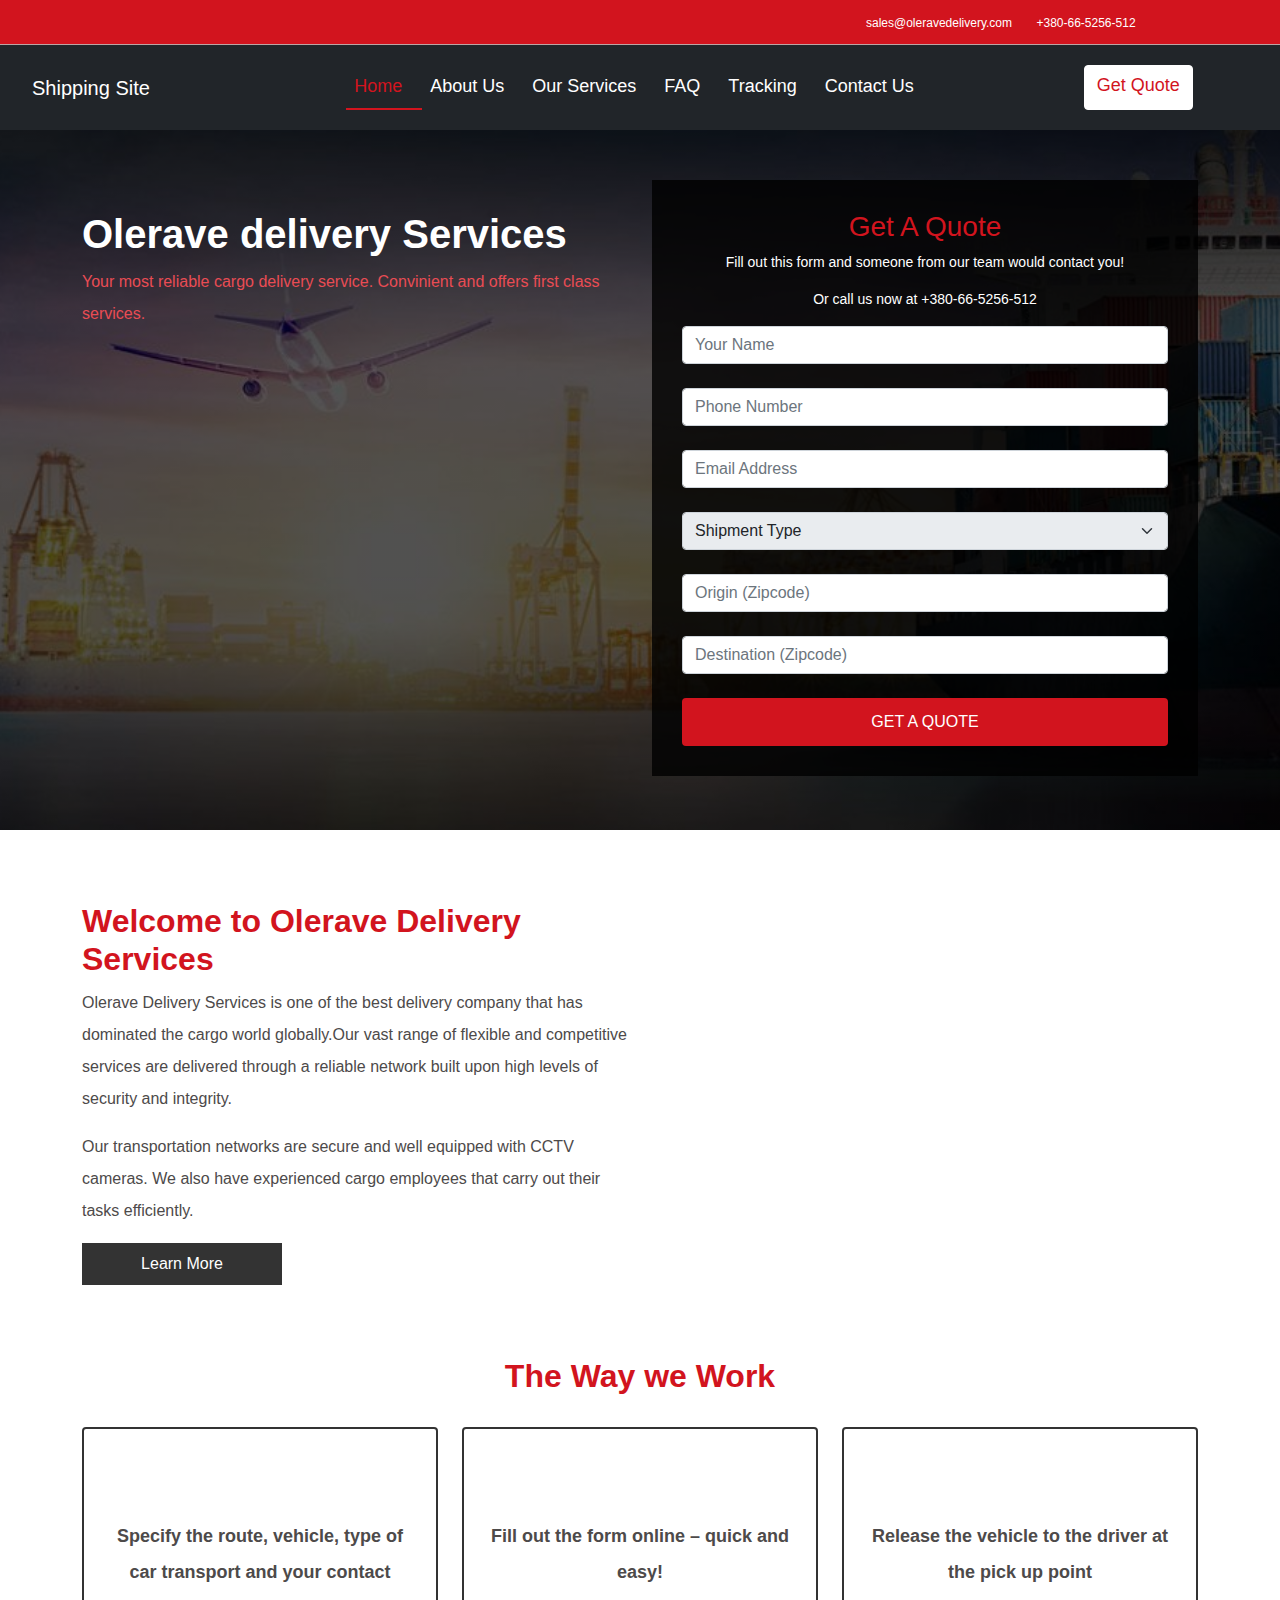
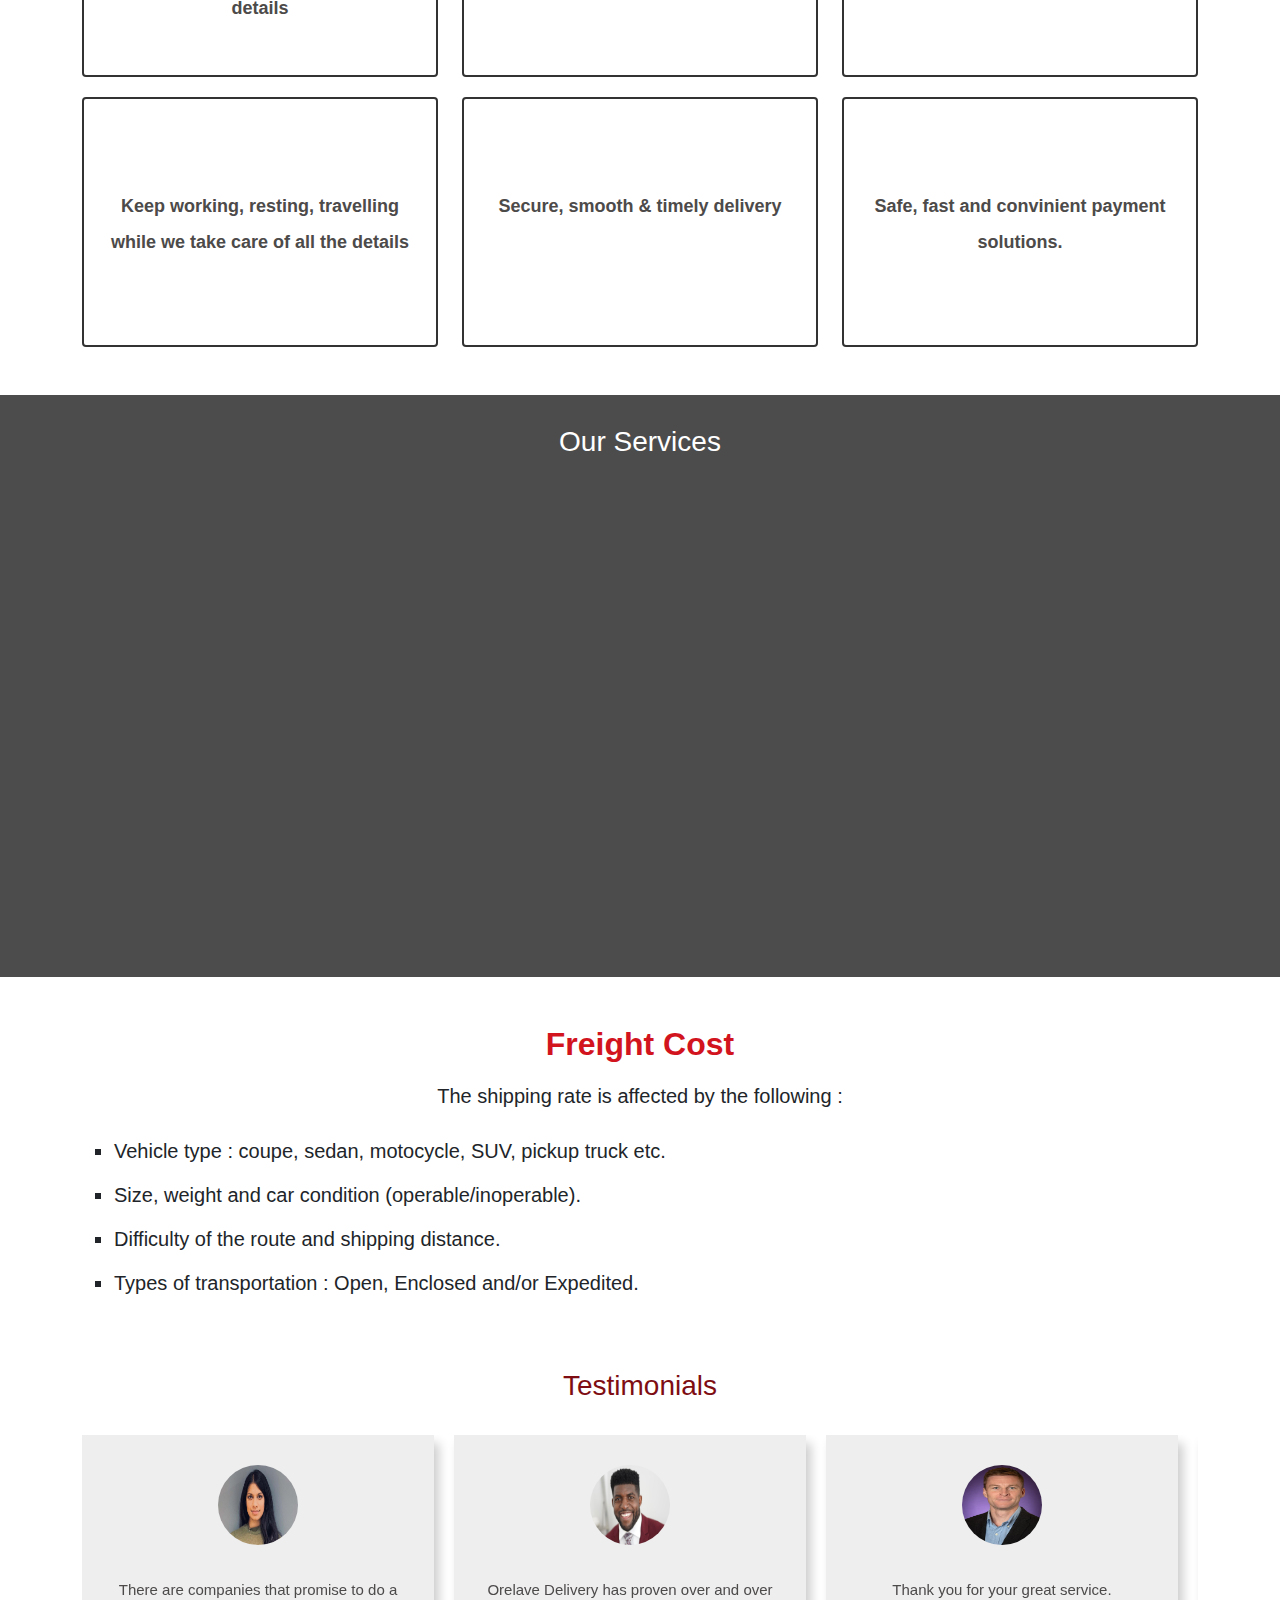
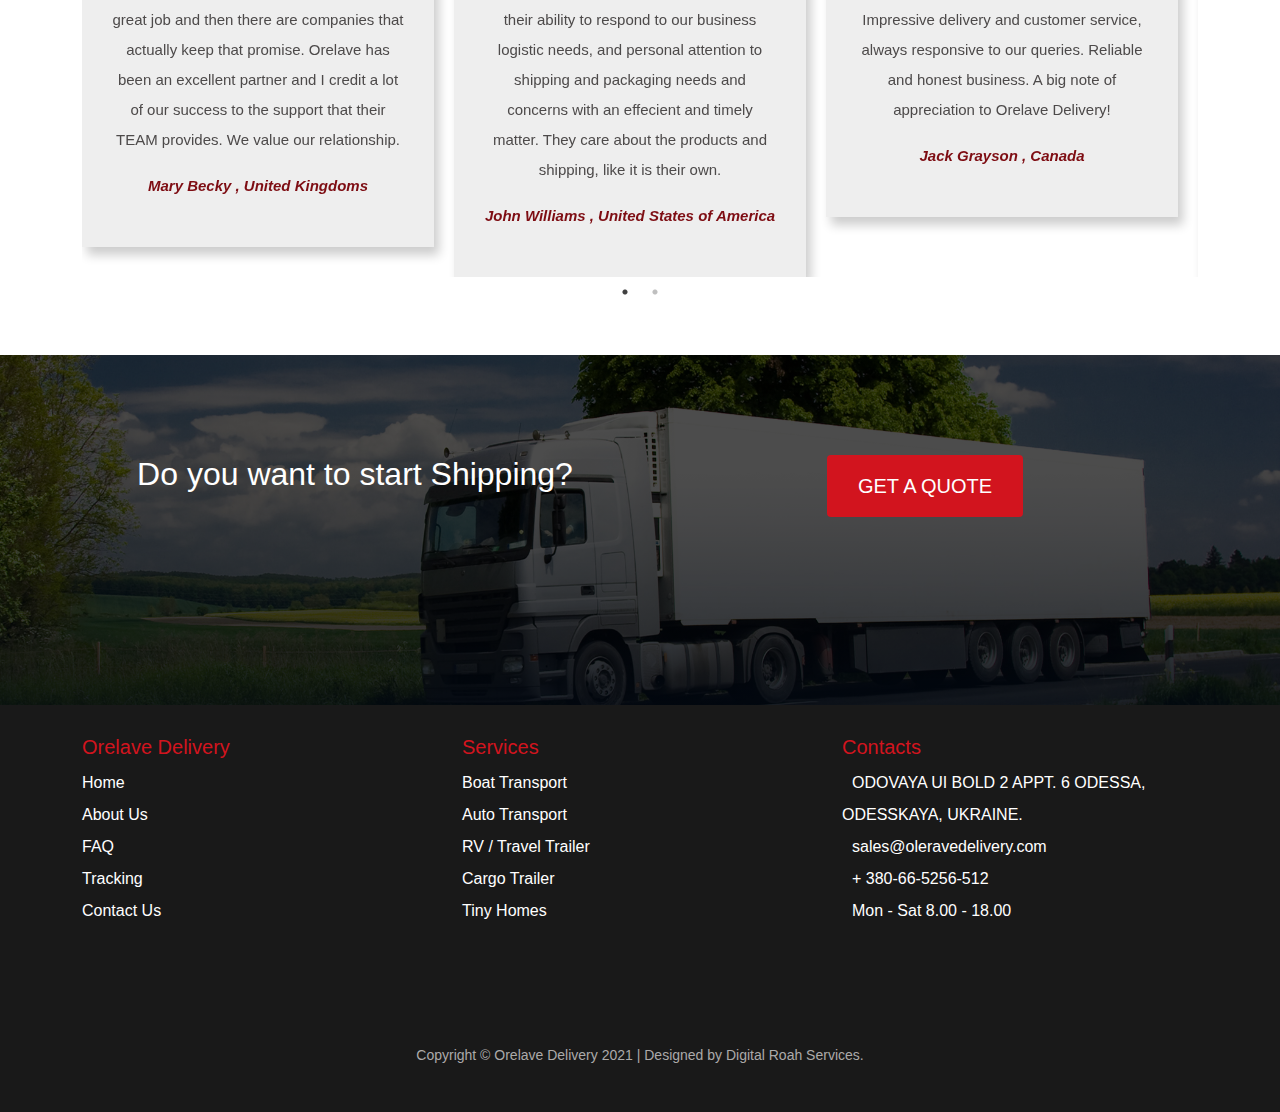
==== index.html @ 301d53a4 "home page done" ====
<!DOCTYPE html>
<html lang="en">
<head>
    <meta charset="UTF-8">
    <meta http-equiv="X-UA-Compatible" content="IE=edge">
    <meta name="viewport" content="width=device-width, initial-scale=1.0">
    <title>Shipping Site</title>
    <!-- Bootstrap 5 CSS -->
    <link rel="stylesheet" href="bootstrap/css/bootstrap.min.css">
    <!-- Animate CSS -->
    <link rel="stylesheet" href="css/animate.css">
    <!-- Font-awesome JS -->
<script src="js/font-awesome.js"></script>
     <!-- Slick Carousel -->
     <link rel="stylesheet" href="slick-1.8.1/slick/slick.css">
     <link rel="stylesheet" href="slick-1.8.1/slick/slick-theme.css">
    <!-- Main Styles -->
    <link rel="stylesheet" href="css/styles.css">
    <link rel="stylesheet" href="css/responsive.css">
</head>
<body>

    <div class="se-pre-con"></div>

    <header>
       <div class="row">
           <div class="col-md-8">
               <a href="#un" class="header-link offset-md-1">
                   <span class="header-content social"><i class="fa fa-facebook"></i></span>
               </a>
               <a href="#un" class="header-link">
                <span class="header-content social"><i class="fa fa-twitter"></i></span>
            </a>
            <a href="#un" class="header-link">
                <span class="header-content social"><i class="fa fa-instagram"></i></span>
            </a>
           </div>
           <div class="col-md-4">
           <a href="#un" class="header-link">
               <span class="header-content"><i class="fas fa-envelope"></i> sales@oleravedelivery.com</span>
           </a>
           <a href="#un" class="header-link">
            <span class="header-content"><i class="fas fa-phone"></i> +380-66-5256-512</span>
        </a>
        </div>
       </div>
    </header>
    
    <nav class="navbar navbar-expand-lg navbar-dark bg-dark sticky-top">
        <div class="container-fluid">
          <a class="navbar-brand" href="index.html">Shipping Site</a>
          <button class="navbar-toggler" type="button" data-bs-toggle="collapse" data-bs-target="#navbarNavAltMarkup" aria-controls="navbarNavAltMarkup" aria-expanded="false" aria-label="Toggle navigation">
            <span class="navbar-toggler-icon"></span>
          </button>
          <div class="collapse navbar-collapse" id="navbarNavAltMarkup">
            <div class="navbar-nav offset-md-2">
              <a class="nav-link active" aria-current="page" href="index.html">Home</a>
              <a class="nav-link" href="#un">About Us </a>
              <a class="nav-link" href="#un">Our Services</a>
              <a class="nav-link" href="#un">FAQ</a>
              <a class="nav-link" href="#un">Tracking</a>
              <a class="nav-link" href="#un">Contact Us</a>
              <a type="button" class="btn btn-quote" href="#un">Get Quote</a>
              <!-- <a class="nav-link disabled" href="#" tabindex="-1" aria-disabled="true">Disabled</a> -->
            </div>
          </div>
        </div>
      </nav>

      <div class="banner">
          <div class="container">
          <div class="row">
              <div class="col-md-6">
                 <div class="banner-text">
                     <h1 class="animate__animated animate__lightSpeedInLeft">Olerave delivery Services</h1>
                     <p class="animate__animated animate__zoomIn">Your most reliable cargo delivery service. Convinient and offers first class services.</p>
                 </div>
              </div>
              <div class="col-md-6">
                  <div class="banner-form text-center">
                     <h3>Get A Quote</h3>
                     <p class="text-white">Fill out this form and someone from our team would contact you!</p>
                     <p class="text-white">Or call us now at +380-66-5256-512</p>

                     <form action="">
                         <div class="form-group">
                             <input type="text" name="name" id="name" class="form-control" placeholder="Your Name" required>
                         </div>
                         <br>
                         <div class="form-group">
                             <input type="tel" name="tel" id="tel" class="form-control" placeholder="Phone Number" required>
                         </div>
                         <br>
                         <div class="form-group">
                             <input type="email" name="email" id="email" class="form-control" placeholder="Email Address" required>
                         </div>
                         <br>
                         <div class="form-group">
                            <select name="shipment" id="shipment" class="form-select form-control">
                                <option value="shipment" selected disabled>Shipment Type</option>
                                <option value="auto">Auto</option>
                                <option value="boat-on-trailer">Boat on trailer</option>
                                <option value="tiny-home">Tiny Home</option>
                                <option value="motorcycle">Motorcycle</option>
                                <option value="atv/utv">ATV / UTV</option>
                                <option value="travel-trailer">Travel Trailer</option>
                                <option value="heavy-equipment">Heavy Equipment</option>
                            </select>
                         </div>
                         <br>
                         <div class="form-group">
                             <input type="text" name="origin" id="origin" class="form-control" placeholder="Origin (Zipcode)" required>
                         </div>
                         <br>
                         <div class="form-group">
                             <input type="text" name="destination" id="destination" class="form-control" placeholder="Destination (Zipcode)" required>
                         </div>
                         <br>
                         <div class="form-group d-grid">
                             <button type="submit" class="btn btn-get-quote">GET A QUOTE</button>
                         </div>
                     </form>
                  </div>
              </div>
          </div>
        </div>
      </div>
          
      <br><br><br>
      <div class="container">
          <div class="main">
              <div class="row">
                  <div class="col-md-6">
                     <h2>Welcome to Olerave Delivery Services</h2>
                     <p>Olerave Delivery Services is one of the best delivery company that has dominated the cargo world globally.Our vast range of flexible and competitive services are delivered through a reliable network built upon high levels of security and integrity.</p>
                     <p>Our transportation networks are secure and well equipped with CCTV cameras. We also have experienced cargo employees that carry out their tasks efficiently.</p>
                     <a href="#un" class="btn btn-learn">Learn More</a>
                     <br><br>
                  </div>
                  <div class="col-md-6">
                    <div data-aos="zoom-in" data-aos-duration="1800">
                        <img src="img/cargo-worker-2.jpg" alt="cargo-worker" width="100%" class="img img-responsive">
                      </div>
                  </div>
              </div>

              <br><br>
              <div class="page-areas">
                  <h2 class="text-center">The Way we Work</h2>
                  <br>
                  <div class="row">
                      <div class="col-md-4">
                          <div class="work-details text-center">
                             <span class="work-icons"><i class="fas fa-file-alt"></i></span> <br><br>
                             <p class="work-text">Specify the route, vehicle, type of car transport and your contact details</p>
                          </div>
                      </div>
                      <div class="col-md-4">
                        <div class="work-details text-center">
                            <span class="work-icons"><i class="fas fa-edit"></i></span><br><br>
                            <p class="work-text">Fill out the form online – quick and easy!</p>
                        </div>
                      </div>
                      <div class="col-md-4">
                        <div class="work-details text-center">
                           <span class="work-icons"><i class="fas fa-car-alt"></i></span><br><br>
                           <p class="work-text"> Release the vehicle to the driver at the pick up point</p>
                        </div>
                      </div>
                  </div>

                  
                  <div class="row second-work">
                      <div class="col-md-4">
                          <div class="work-details text-center">
                              <span class="work-icons"><i class="fas fa-plane"></i></span><br><br>
                              <p class="work-text">Keep working, resting, travelling while we take care of all the details</p>
                          </div>
                      </div>
                      <div class="col-md-4">
                          <div class="work-details text-center">
                              <span class="work-icons"><i class="fas fa-shield-alt"></i></span><br><br>
                              <p class="work-text">Secure, smooth & timely delivery</p>
                          </div>
                      </div>
                      <div class="col-md-4">
                          <div class="work-details text-center">
                              <span class="work-icons"><i class="fas fa-coins"></i></span><br><br>
                              <p class="work-text">Safe, fast and convinient payment solutions.</p>
                          </div>
                      </div>
                  </div>
              </div>
          </div>
      </div>
        <br><br>
      <div class="services-area">
        <div class="container">
           <h3 class="text-center text-white">Our Services</h3>
           <br><br>
           <div class="row">
               <div class="col-md-4">
                   <div class="service-box text-center" data-aos="fade-down"  data-aos-easing="linear" data-aos-duration="1800">
                       <span class="service-icons"><i class="fas fa-ship"></i></span>
                       <br><br>
                       <p class="text-white service-text">Boat Transport</p>
                   </div>
               </div>
               <div class="col-md-4">
                <div class="service-box text-center"  data-aos="flip-down" data-aos-duration="1800">
                    <span class="service-icons"><i class="fas fa-car-side"></i></span>
                    <br><br>
                    <p class="text-white service-text">Auto Transport</p>
                </div>
               </div>
               <div class="col-md-4">
                <div class="service-box text-center" data-aos="fade-up" data-aos-duration="1800">
                    <span class="service-icons"><i class="fas fa-trailer"></i></span>
                    <br><br>
                    <p class="text-white service-text">RV / Travel Trailer</p>
                </div>
               </div>
           </div>
           <div class="row second-work">
               <div class="col-md-4 offset-md-2">
                <div class="service-box text-center" data-aos="fade-right" data-aos-duration="2000">
                    <span class="service-icons"><i class="fas fa-truck-moving"></i></span>
                    <br><br>
                    <p class="text-white service-text">Cargo Trailer</p>
                </div>
               </div>
               <div class="col-md-4">
                <div class="service-box text-center" data-aos="zoom-in-left" data-aos-duration="2000">
                    <span class="service-icons"><i class="fas fa-truck"></i></span>
                    <br><br>
                    <p class="text-white service-text">Tiny Homes</p>
                </div>
               </div>
           </div>
        </div>   
        <br>        
    </div>

    <br><br>

    <div class="container">
        <div class="main">
            <div class="freight-cost-area">
                <h2 class="text-center">Freight Cost</h2>
                <h5 class="text-center" style="line-height: 2.5em;">The shipping rate is affected by the following :</h5>
                <ul class="list">
                    <li>Vehicle type : coupe, sedan, motocycle, SUV, pickup truck etc.</li>
                    <li>Size, weight and car condition (operable/inoperable).</li>
                    <li>Difficulty of the route and shipping distance.</li>
                    <li>Types of transportation : Open, Enclosed and/or Expedited.</li>
                </ul>
            </div>
              
            <br><br>
            <div class="testimonial-area">
               <h3 class="text-center">Testimonials</h3>
               <br>
               <div class="responsive">
                   <div class="testimonial-content text-center">
                      <img src="img/testimonials-1.jpg" alt="testimonials-1" class="img img-responsive testimonials-image">
                      <span class="quote"><i class="fas fa-quote-left"></i></span>
                      <div class="testimonial-text">
                          <p>There are companies that promise to do a great job and then there are companies that actually keep that promise. Orelave has been an excellent partner and I credit a lot of our success to the support that their TEAM provides. We value our relationship.</p>
                      </div>
                      <span class="rating">
                          <i class="fas fa-star"></i>
                          <i class="fas fa-star"></i>
                          <i class="fas fa-star"></i>
                          <i class="fas fa-star"></i>
                          <i class="fas fa-star"></i>
                      </span>
                      <div class="testimonial-name">
                          <p><b>Mary Becky , United Kingdoms</b></p>
                      </div>
                   </div>
                   <div class="testimonial-content text-center">
                    <img src="img/testimonials-2.jpg" alt="testimonials-2" class="img img-responsive testimonials-image">
                    <span class="quote"><i class="fas fa-quote-left"></i></span>
                      <div class="testimonial-text">
                          <p>Orelave Delivery has proven over and over their ability to respond to our business logistic needs, and personal attention to shipping and packaging needs and concerns with an effecient and timely matter. They care about the products and shipping, like it is their own.</p>
                      </div>
                      <span class="rating">
                          <i class="fas fa-star"></i>
                          <i class="fas fa-star"></i>
                          <i class="fas fa-star"></i>
                          <i class="fas fa-star"></i>
                          <i class="fas fa-star"></i>
                      </span>
                      <div class="testimonial-name">
                          <p><b>John Williams , United States of America</b></p>
                      </div>
                   </div>
                   <div class="testimonial-content text-center">
                    <img src="img/testimonials-3.jpg" alt="testimonials-3" class="img img-responsive testimonials-image">
                    <span class="quote"><i class="fas fa-quote-left"></i></span>
                      <div class="testimonial-text">
                          <p>Thank you for your great service. Impressive delivery and customer service, always responsive to our queries. Reliable and honest business. A big note of appreciation to Orelave Delivery!</p>
                      </div>
                      <span class="rating">
                          <i class="fas fa-star"></i>
                          <i class="fas fa-star"></i>
                          <i class="fas fa-star"></i>
                          <i class="fas fa-star"></i>
                          <i class="fas fa-star"></i>
                      </span>
                      <div class="testimonial-name">
                          <p><b>Jack Grayson , Canada</b></p>
                      </div>
                   </div>
                   <div class="testimonial-content text-center">
                    <img src="img/testimonials-4.jpg" alt="testimonials-4" class="img img-responsive testimonials-image">
                    <span class="quote"><i class="fas fa-quote-left"></i></span>
                      <div class="testimonial-text">
                          <p>You guys are the very best. Order in by 3, and out it goes later in the day. In the spring, we participated in a One Kings Lane flash sale. I was worried that Orelave Delivery would not be able to keep up with the hundreds of orders that came in over a three day period.</p>
                      </div>
                      <span class="rating">
                          <i class="fas fa-star"></i>
                          <i class="fas fa-star"></i>
                          <i class="fas fa-star"></i>
                          <i class="fas fa-star"></i>
                          <i class="fas fa-star"></i>
                      </span>
                      <div class="testimonial-name">
                          <p><b>Andrainna Bella , France</b></p>
                      </div>
                </div>
               </div>
            </div>
        </div>
    </div>

    <br><br>
    <div class="ship-truck-banner">
       <div class="container">
           <div class="row">
               <div class="col-md-6 text-center">
                   <h2 class="text-white">Do you want to start Shipping?</h2>
               </div>
               <div class="col-md-6 text-center">
                   <a type="button" href="#un" class="text-white btn btn-truck-quote">GET A QUOTE</a>
               </div>
           </div>
       </div>
    </div>

    <footer class="footer-area">
        <div class="container">
            <div class="row">
                <div class="col-md-4">
                    <div class="foot">
                   <h5 class="foot-head">Orelave Delivery</h5>
                   <ul class="foot-link">
                       <li><a href="#un" class="text-white">Home</a></li>
                       <li><a href="#un" class="text-white">About Us</a></li>
                       <li><a href="#un" class="text-white">FAQ</a></li>
                       <li><a href="#un" class="text-white">Tracking</a></li>
                       <li><a href="#un" class="text-white">Contact Us</a></li>
                   </ul>
                </div>
                </div>
                <div class="col-md-4">
                    <div class="foot">
                        <h5 class="foot-head">Services</h5>
                        <ul class="foot-link">
                            <li><a href="#un" class="text-white">Boat Transport</a></li>
                            <li><a href="#un" class="text-white">Auto Transport</a></li>
                            <li><a href="#un" class="text-white">RV / Travel Trailer</a></li>
                            <li><a href="#un" class="text-white">Cargo Trailer</a></li>
                            <li><a href="#un" class="text-white">Tiny Homes</a></li>
                        </ul>
                     </div>
                </div>
                <div class="col-md-4">
                    <div class="foot">
                        <h5 class="foot-head">Contacts</h5>
                        <ul class="foot-link">
                            <li><a href="#un" class="text-white"><i class="fas fa-home"></i>  ODOVAYA UI BOLD 2 APPT. 6 ODESSA, ODESSKAYA, UKRAINE.</a></li>
                            <li><a href="#un" class="text-white"><i class="fas fa-envelope"></i>  sales@oleravedelivery.com</a></li>
                            <li><a href="#un" class="text-white"><i class="fas fa-phone"></i>   + 380-66-5256-512</a></li>
                            <li><a href="#un" class="text-white"><i class="fas fa-clock"></i> Mon - Sat 8.00 - 18.00</a></li>
                        </ul>
                          <br>
                        <div class="foot-social">
                            <span class="social-link">
                                <a href="#un"><i class="fab fa-facebook"></i></a>
                                <a href="#un"><i class="fab fa-twitter"></i></a>
                                <a href="#un"><i class="fab fa-instagram"></i></a>
                            </span>
                        </div>

                     </div>
                </div>
            </div>

            <br><br>
            <div class="copyright text-center">
                <p class="text-white"> Copyright &copy; Orelave Delivery 2021 | Designed by Digital Roah Services.</p>
            </div>
        </div>
    </footer>
    
</body>
<!-- Bootstrap 5 JS  -->
<script src="bootstrap/js/bootstrap.bundle.min.js"></script>

<!-- Slick Carousel -->
<script src="js/jquery-1.11.0.min.js"></script>
<script src="js/jquery-migrate-1.2.1.min.js"></script>
<script src="slick-1.8.1/slick/slick.min.js"></script>
<script>
$('.responsive').slick({
  dots: true,
  infinite: false,
  autoplay: true,
  autoplaySpeed: 4000,
  speed: 1500,
  slidesToShow: 3,
  slidesToScroll: 3,
  responsive: [
    {
      breakpoint: 1024,
      settings: {
        slidesToShow: 3,
        slidesToScroll: 2,
        infinite: true,
        dots: true
      }
    },
    {
      breakpoint: 780,
      settings: {
        slidesToShow: 1,
        slidesToScroll: 1
      }
    },
    {
      breakpoint: 480,
      settings: {
        slidesToShow: 1,
        slidesToScroll: 1
      }
    }
    // You can unslick at a given breakpoint now by adding:
    // settings: "unslick"
    // instead of a settings object
  ]
});
</script>

<!-- AOS -->
<link rel="stylesheet" href="aos/aos.css">
<script src="aos/aos.js"></script>
<script>
    AOS.init();
  </script>

<script src="js/jquery-2.2.4.min.js"></script>
<script src="js/modernizr.js"></script>
<script>
	$(window).load(function() {
		// Animate loader off screen
		$(".se-pre-con").fadeOut("slow");;
	});
</script>
</html>
---- css/styles.css ----
html body {
    max-width: 100%;
    overflow-x: hidden;
    font-family: Verdana, Geneva, Tahoma, sans-serif;
}

/* Paste this css to your style sheet file or under head tag */
/* This only works with JavaScript, 
if it's not present, don't show loader */
.no-js #loader { display: none;  }
.js #loader { display: block; position: absolute; left: 100px; top: 0; }
.se-pre-con {
	position: fixed;
	left: 0px;
	top: 0px;
	width: 100%;
	height: 100%;
	z-index: 9999;
	background: url(../img/ship-loading.gif) center no-repeat #fff;
}


header {
    background-color: rgb(210, 20, 30);
    padding: 10px;
    border-bottom: 1px solid rgb(190, 164, 164);
}

.navbar {
   padding: 20px;
}

.navbar-nav .nav-link {
   color: white !important;
   padding-right: 20px !important;
   font-size: 18px;
}

.nav-link:hover {
    color: rgb(210, 20, 30) !important;
    border-bottom: 2px solid rgb(210, 20, 30);
}

.nav-link.active {
    color: rgb(210, 20, 30) !important;
    border-bottom: 2px solid rgb(210, 20, 30);
}

.btn-quote {
    margin-left: 150px;
    background-color: white;
    color: rgb(210, 20, 30);
    border: 1px solid white;
    font-size: 18px;
}

.btn-quote:hover {
    color: white;
    background-color: rgb(210, 20, 30);
    border: 1px solid white;
}

.header-link {
    text-decoration: none;
}

.header-content {
    color: white;
    font-size: 12px;
    padding-right: 20px;
}

.header-content .fas {
    font-size: 15px !important;
}

.social :hover {
    transform: rotateY(540deg);
    transition: 1s;
    color: black;
}

.banner {
    background: linear-gradient(rgba(0, 0, 0, 0.6), rgba(0, 0, 0, 0.6)), url(../img/ship-banner.jpg);
    background-repeat: no-repeat;
    background-size: cover;
    background-position: center;
    min-height: 700px;
}

.banner-text {
    color: white;
    padding-top: 80px;
}

.banner-text h1 {
    font-weight: 600;
}

.banner-text p {
    color: rgb(233, 76, 84);
    line-height: 2em;
}

/* This changes all the animations globally */
:root {
    --animate-duration: 2s;
    --animate-delay: 0.9s;
  }

.banner-form {
    background-color: rgba(0, 0, 0, 0.8);
    margin-top: 50px;
    padding: 30px;
}

.banner-form h3 {
    color: rgb(210, 20, 30);
}

.banner-form p {
    font-size: 14px;
}

.btn-get-quote {
    background-color: rgb(210, 20, 30);
    color: white;
    padding: 10px;
    border: 2px solid rgb(210, 20, 30);
}

.btn-get-quote:hover {
    color: rgb(210, 20, 30);
    background-color: white;
}

.main h2 {
    color: rgb(210, 20, 30);
    font-weight: 600;
}

.main p {
    line-height: 2em;
    color: rgb(77, 74, 74);
}

.btn-learn {
    color: white;
    background-color: rgba(0, 0, 0, 0.8);
    border-radius: 0px;
    width: 200px;
    padding: 8px;
}

.btn-learn:hover {
    background-color: rgb(210, 20, 30);
    color: white !important;
}

.work-details {
    border: 2px solid rgba(0, 0, 0, 0.8);
    padding: 20px;
    border-radius: 4px;
    height: 250px;
}


.work-icons {
    color: rgb(210, 20, 30);
    font-size: 30px;
}

.work-text {
    font-weight: 600;
    font-size: 18px;
}

.second-work {
    margin-top: 20px;
}

.services-area {
    background-color: rgba(0, 0, 0, 0.7);
    padding-top: 30px;
    padding-bottom: 30px;
}

.service-box {
    border: 2px solid rgb(210, 20, 30);
    border-radius: 4px;
    padding: 30px;
}

.service-icons {
    color: white;
    font-size: 40px;
}

.service-text {
    font-size: 20px;
}

.list {
    list-style-type: square;
    line-height: 2.2em;
    font-size: 20px;
}

.testimonial-area h3 {
    color: rgb(126, 13, 19);
}

.testimonial-content {
    padding: 30px;
    margin-right: 20px;
    background: #eee;
    box-shadow: 5px 8px 10px rgb(0 0 0 / 0.2);
}

.testimonials-image {
    width: 80px;
    height: 80px;
    border-radius: 50%;
    margin: 0 auto;
}

.testimonial-content .quote {
    font-size: 20px;
    margin-right: 150px;
    color: rgb(210, 20, 30);
}

.testimonial-content .testimonial-text {
    font-size: 15px !important;
}

.rating .fa-star {
    color: rgb(230, 197, 13);
}

.rating .fa-star-half {
    color: rgb(230, 197, 13);
}

.testimonial-name p{
    font-style: italic;
    font-size: 15px;
    color: rgb(126, 13, 19) !important;
}

.ship-truck-banner {
    background:  linear-gradient(rgba(0, 0, 0, 0.7), rgba(0, 0, 0, 0.7)) , url(../img/shipping-truck.jpg);
    background-repeat: no-repeat;
    background-size: cover;
    background-position: center;
    min-height: 350px;
    padding-top: 100px;
}

.btn-truck-quote {
    background-color: rgb(210, 20, 30);
    padding: 15px 30px 15px 30px;
    font-size: 20px;
}

.footer-area {
    padding-top: 30px;
    padding-bottom: 30px;
    background-color: rgba(0, 0, 0, 0.9);
}

.foot .foot-head {
    color: rgb(210, 20, 30);
}

.foot .foot-link {
    list-style-type: none;
    line-height: 2em;
    padding-left: 0px !important;
}

.foot .foot-link a {
    text-decoration: none;
}

.foot .foot-link a:hover {
    color: rgb(210, 20, 30) !important;
}

.foot-link i {
    margin-right: 10px;
}

.foot-social .social-link a{
   color: rgb(210, 20, 30);
   margin-right: 20px;
   font-size: 20px;
}

.foot-social .social-link a .fab:hover {  
   transform: rotateY(540deg);
   transition: 1s;
}

.copyright p {
    color: rgb(172, 170, 170) !important;
    font-size: 14px;
}
---- css/responsive.css ----
@media (max-width:780px) {
    header {
        display: none;
    }

    .banner {
        min-height: 930px;
    }

    .btn-quote {
        margin-left: 0px;
    }

    .nav-link:hover {
        border-bottom: 0px;
    }

    .nav-link.active {
        border-bottom: 0px;
    }

    .work-details {
        margin-bottom: 20px;
    }

    .second-work {
        margin-top: 0px;
    }

    .service-box {
        margin-bottom: 20px;
    }
}

@media (max-width:480px) {
    .banner {
        min-height: 1000px;
    }
}
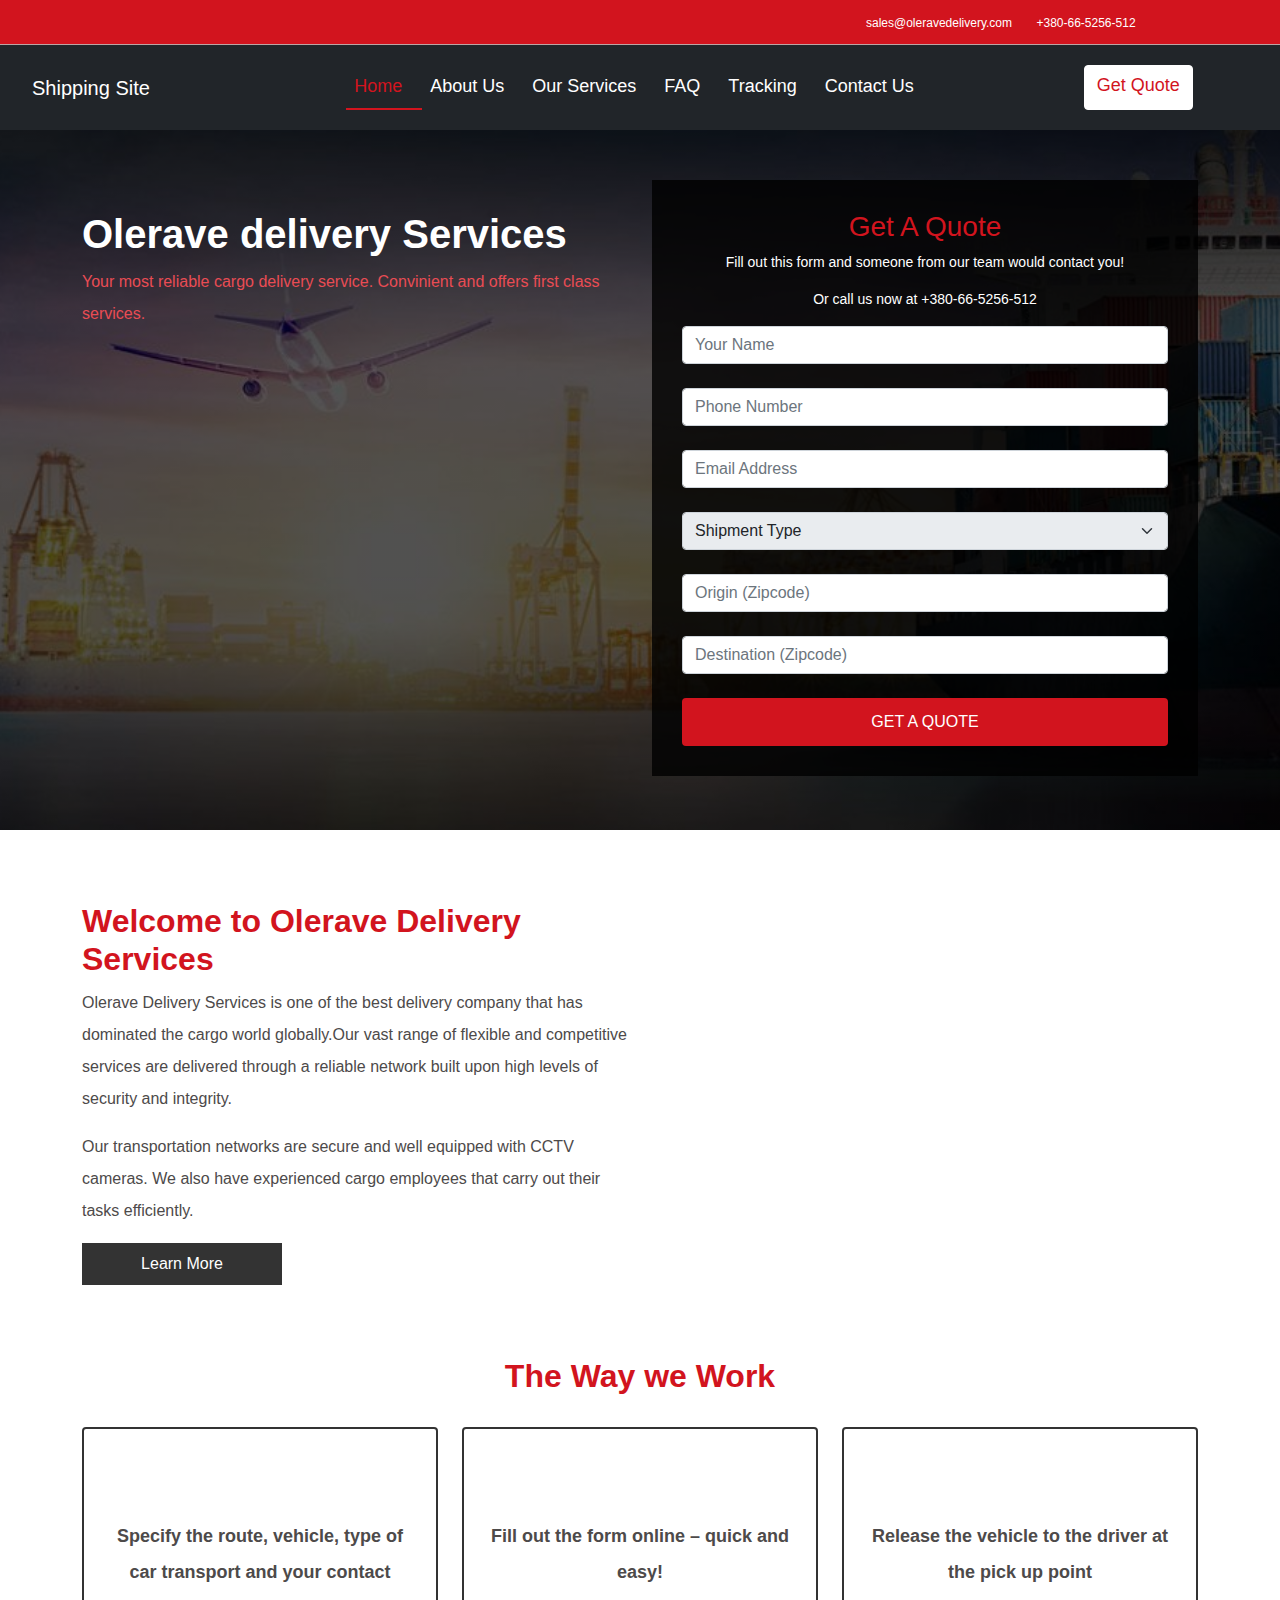
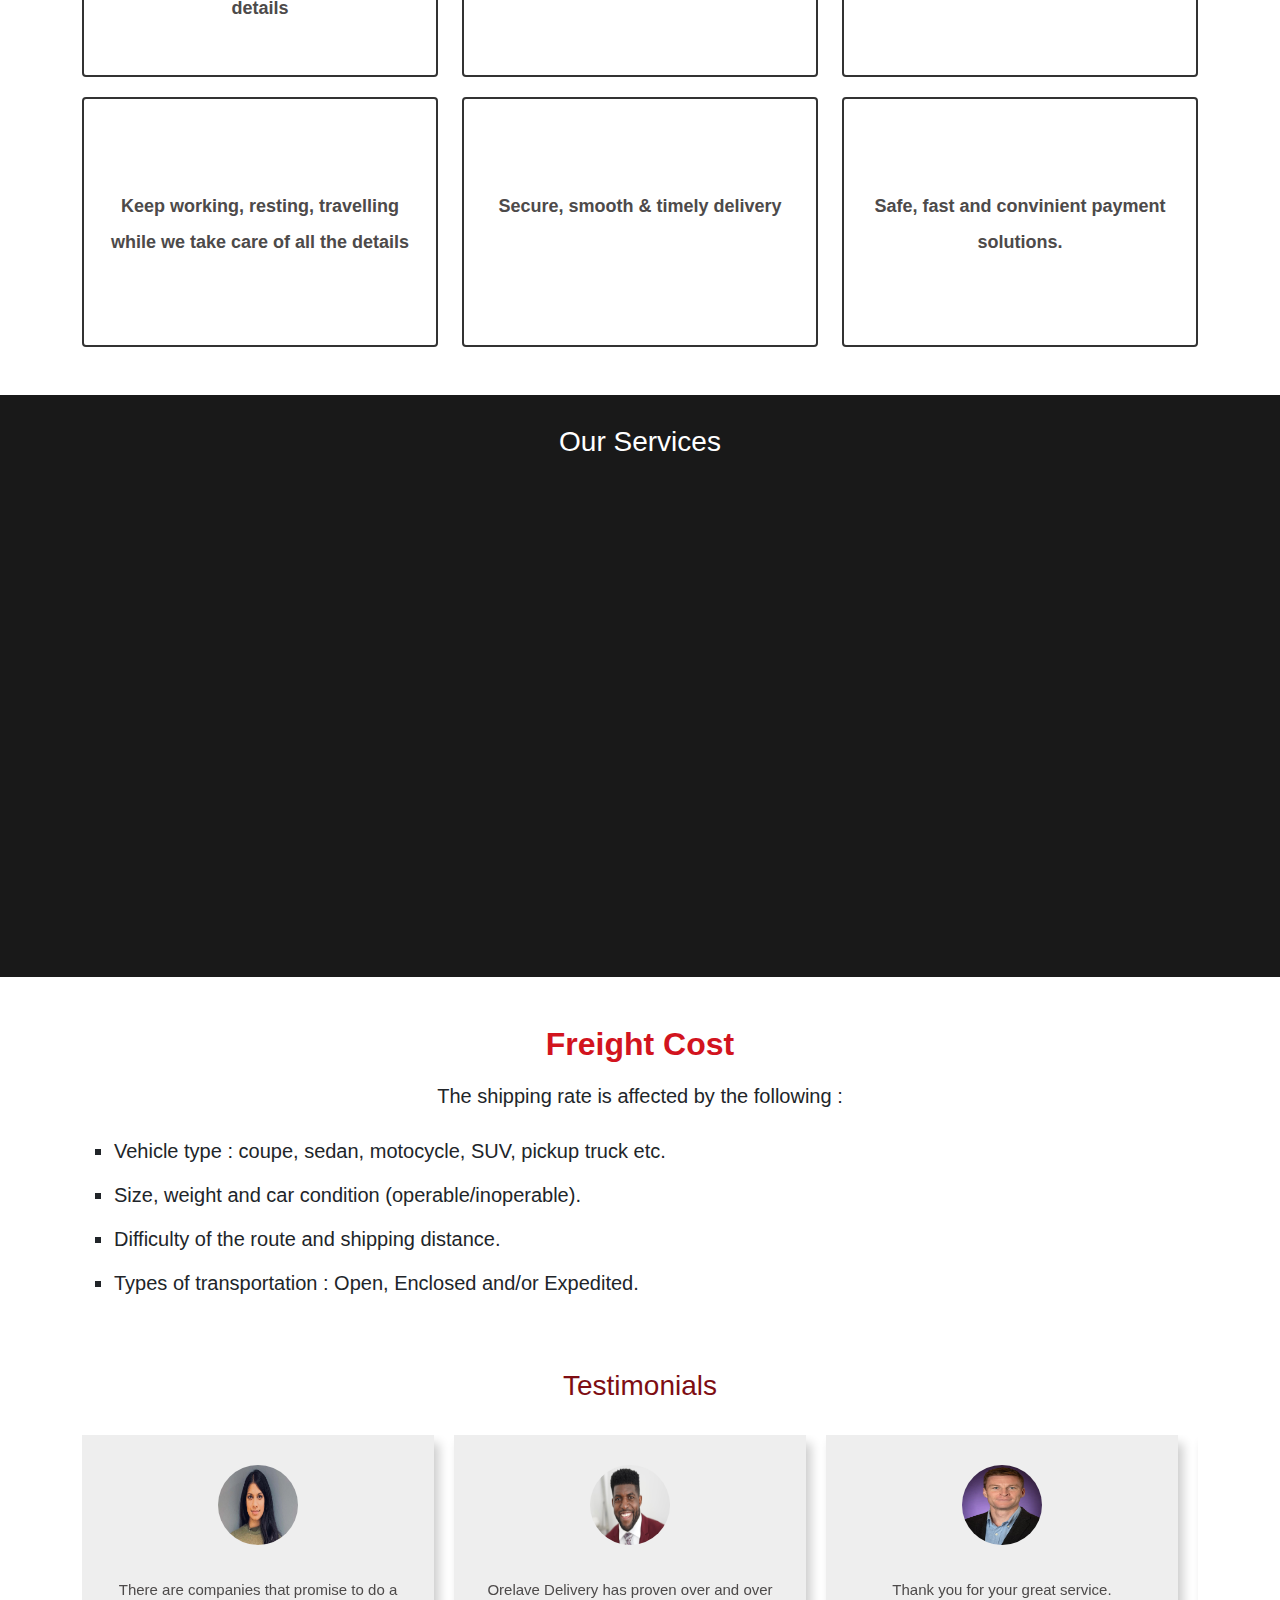
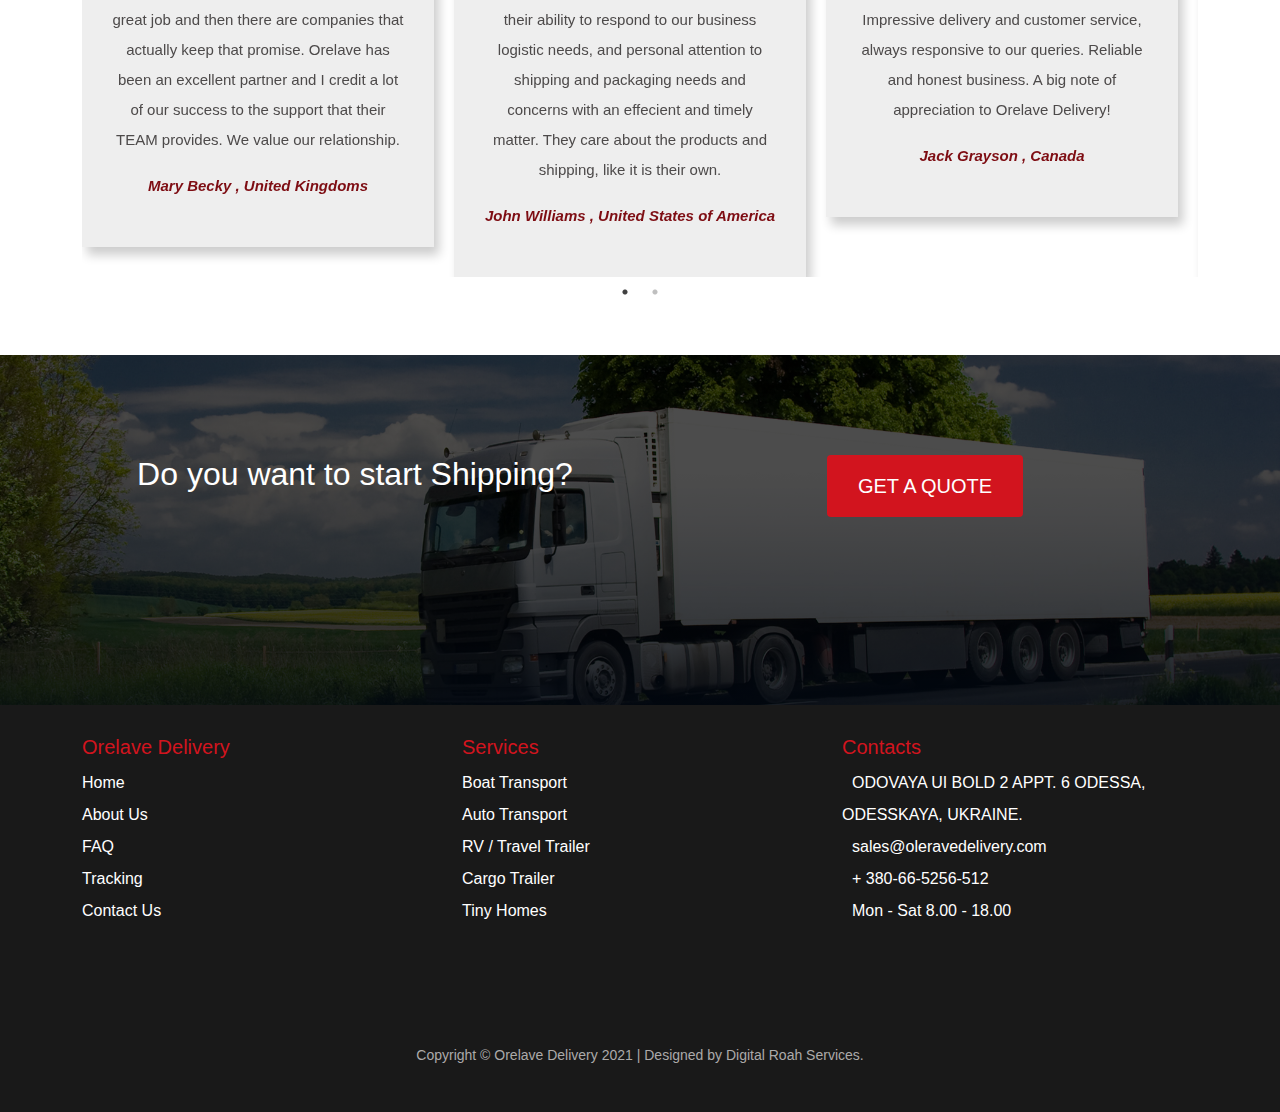
==== commit d7f03ee7: "added scroll to top" ====
--- a/index.html
+++ b/index.html
@@ -289,7 +289,7 @@
                           <i class="fas fa-star"></i>
                           <i class="fas fa-star"></i>
                           <i class="fas fa-star"></i>
-                          <i class="fas fa-star"></i>
+                          <i class="fas fa-star-half"></i>
                       </span>
                       <div class="testimonial-name">
                           <p><b>John Williams , United States of America</b></p>
@@ -323,7 +323,7 @@
                           <i class="fas fa-star"></i>
                           <i class="fas fa-star"></i>
                           <i class="fas fa-star"></i>
-                          <i class="fas fa-star"></i>
+                          <i class="fas fa-star-half"></i>
                       </span>
                       <div class="testimonial-name">
                           <p><b>Andrainna Bella , France</b></p>
@@ -403,8 +403,12 @@
             </div>
         </div>
     </footer>
+
+    <button onclick="topFunction()" id="myBtn" title="Go to top"><i class="fas fa-level-up-alt"></i></button>
     
 </body>
+<!-- Main Site Script -->
+<script src="js/script.js"></script>
 <!-- Bootstrap 5 JS  -->
 <script src="bootstrap/js/bootstrap.bundle.min.js"></script>
 
--- a/css/styles.css
+++ b/css/styles.css
@@ -1,4 +1,4 @@
-html body {
+html, body {
     max-width: 100%;
     overflow-x: hidden;
     font-family: Verdana, Geneva, Tahoma, sans-serif;
@@ -180,7 +180,7 @@
 }
 
 .services-area {
-    background-color: rgba(0, 0, 0, 0.7);
+    background-color: rgba(0, 0, 0, 0.9);
     padding-top: 30px;
     padding-bottom: 30px;
 }
@@ -263,6 +263,27 @@
     font-size: 20px;
 }
 
+#myBtn {
+    display: none;
+    position: fixed;
+    bottom: 20px;
+    right: 30px;
+    z-index: 99;
+    font-size: 20px;
+    border: none;
+    outline: none;
+    background-color: rgb(210, 20, 30);
+    color: white;
+    cursor: pointer;
+    height: 50px !important;
+    width: 55px !important;
+    border-radius: 50%;
+  }
+  
+  #myBtn:hover {
+    background-color: #555;
+  }
+
 .footer-area {
     padding-top: 30px;
     padding-bottom: 30px;
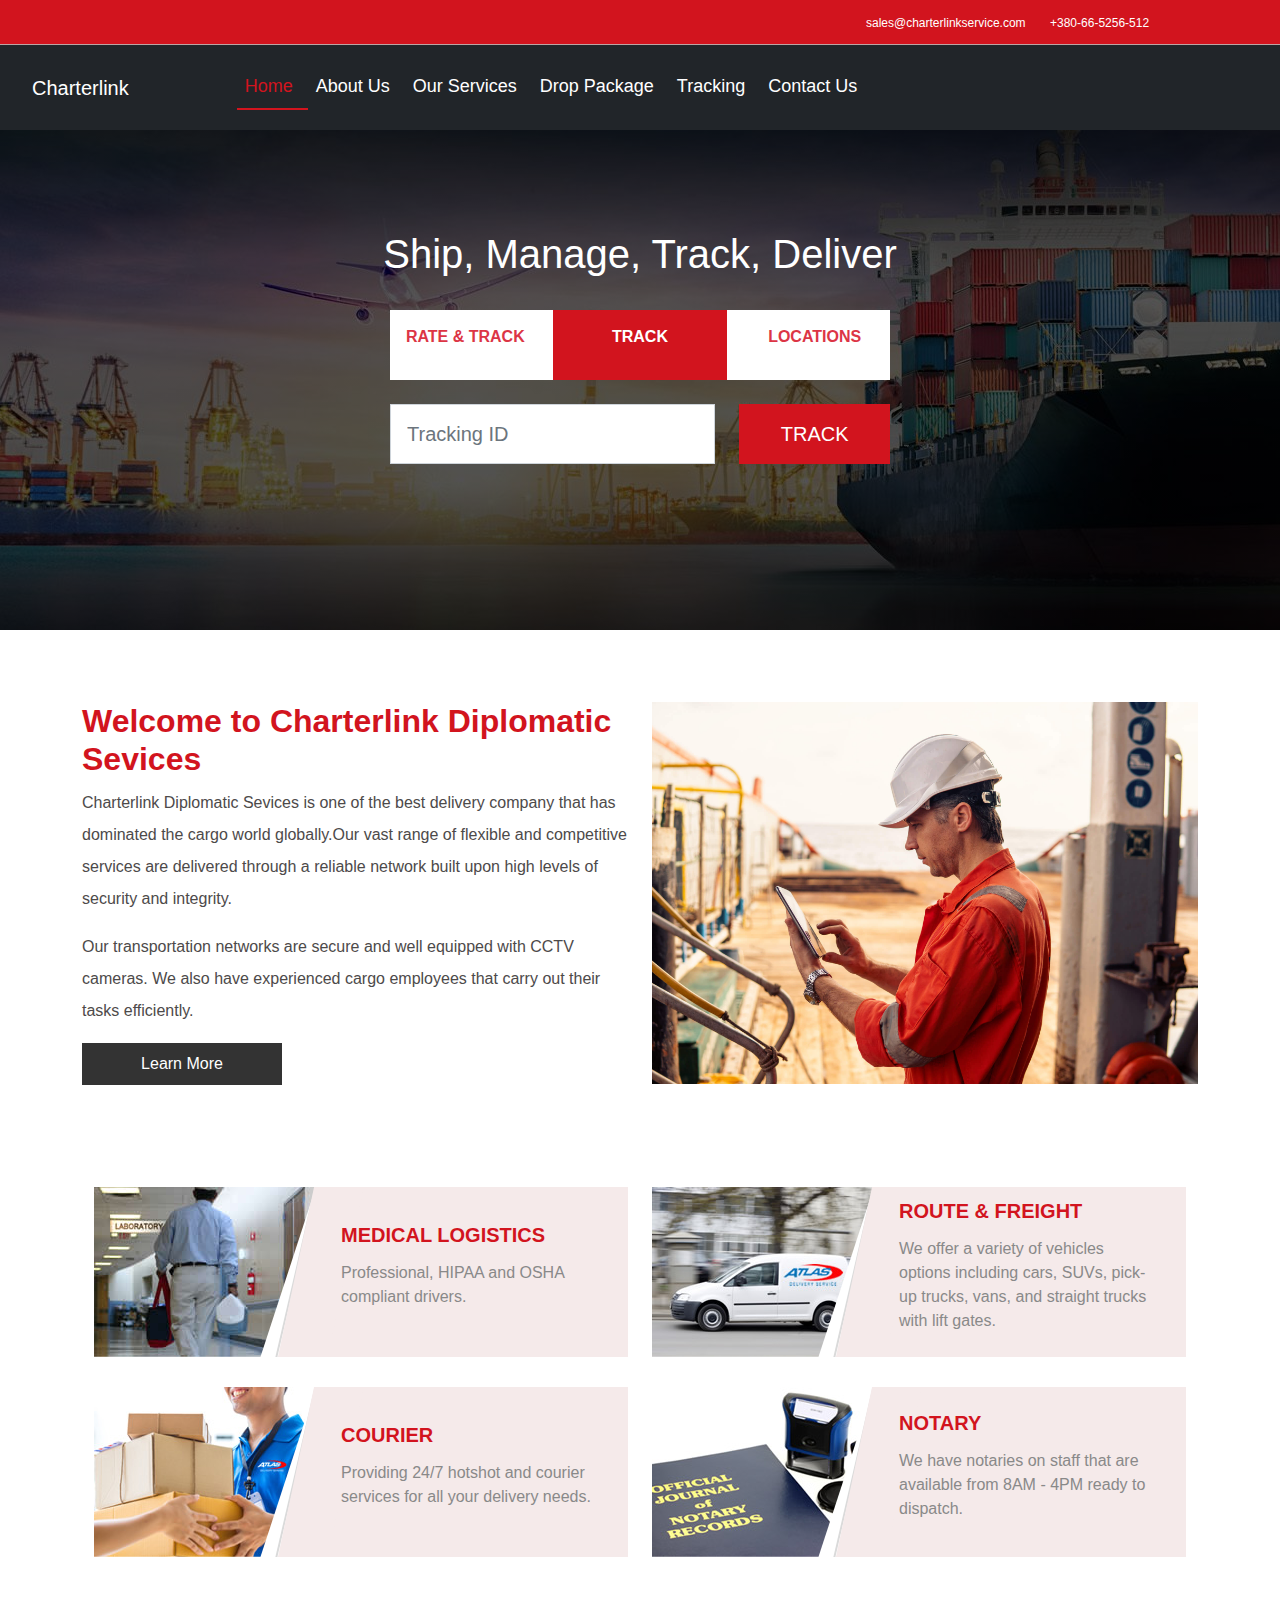
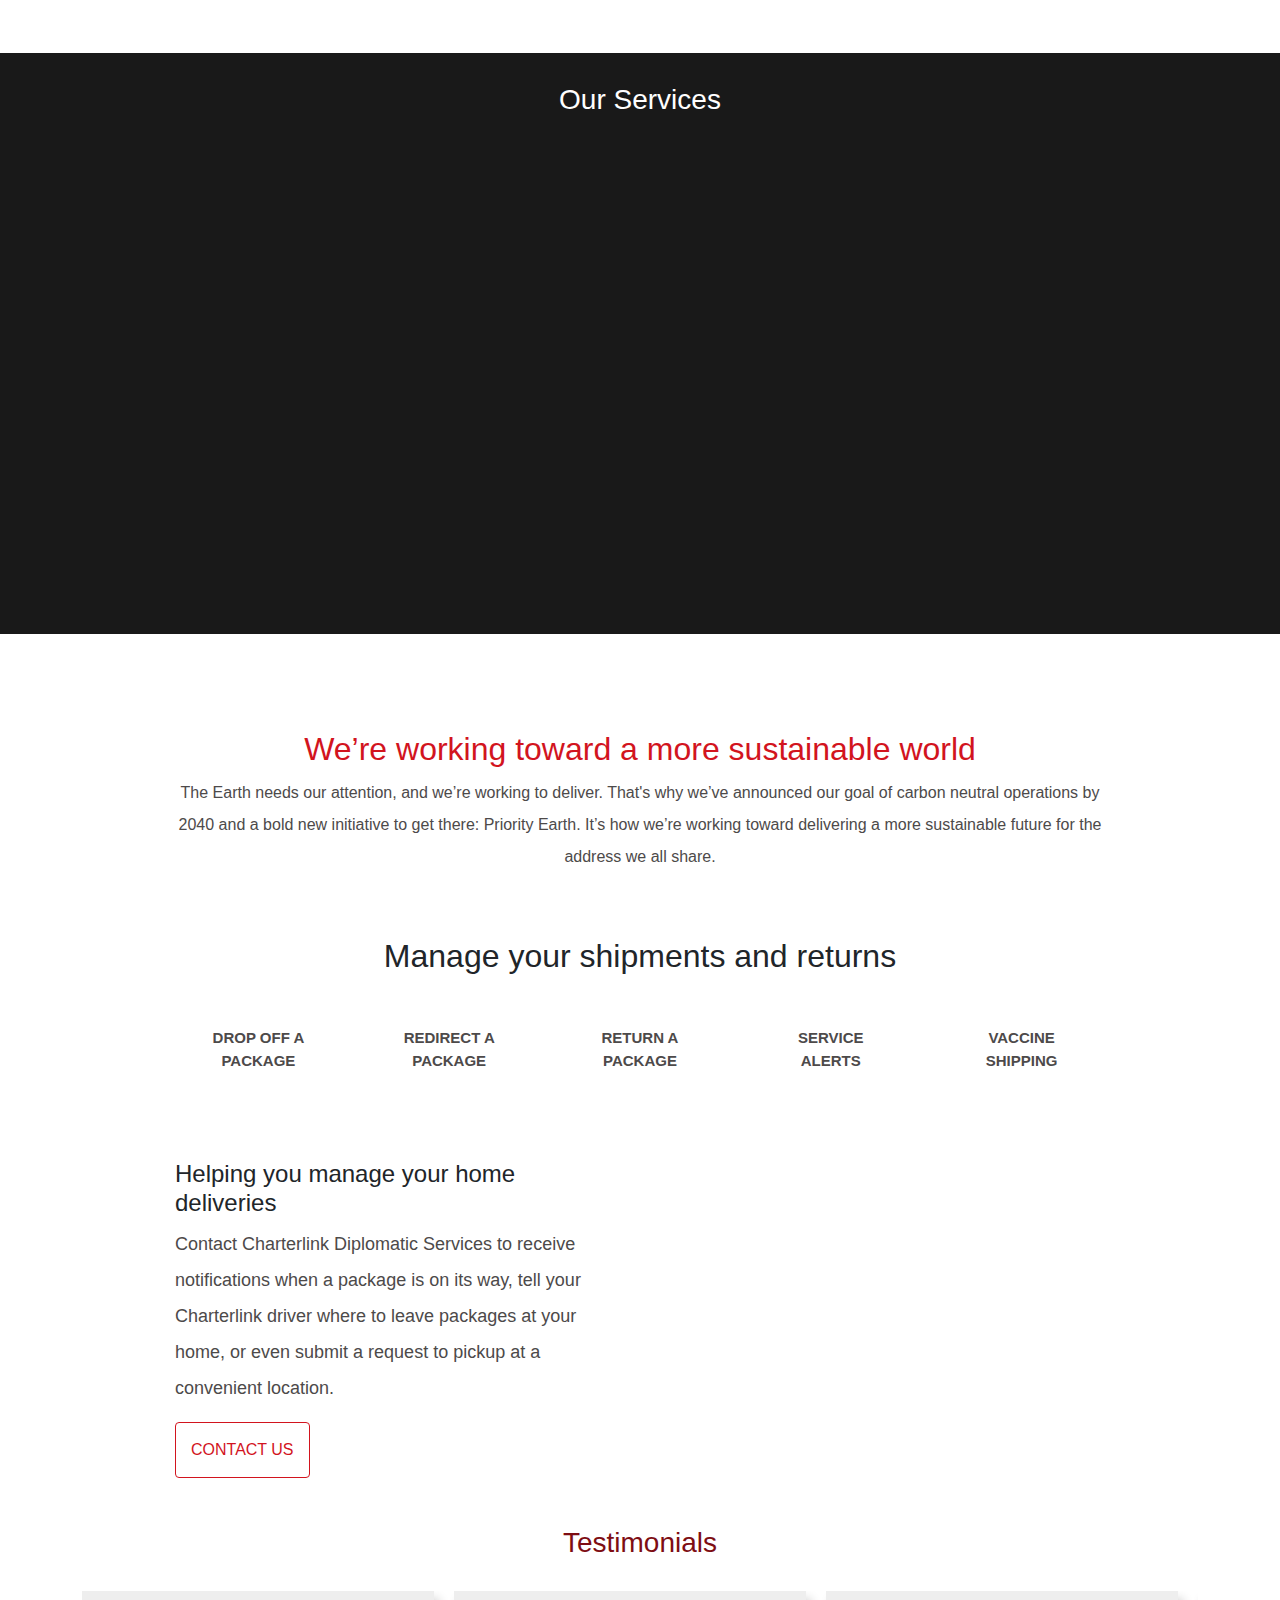
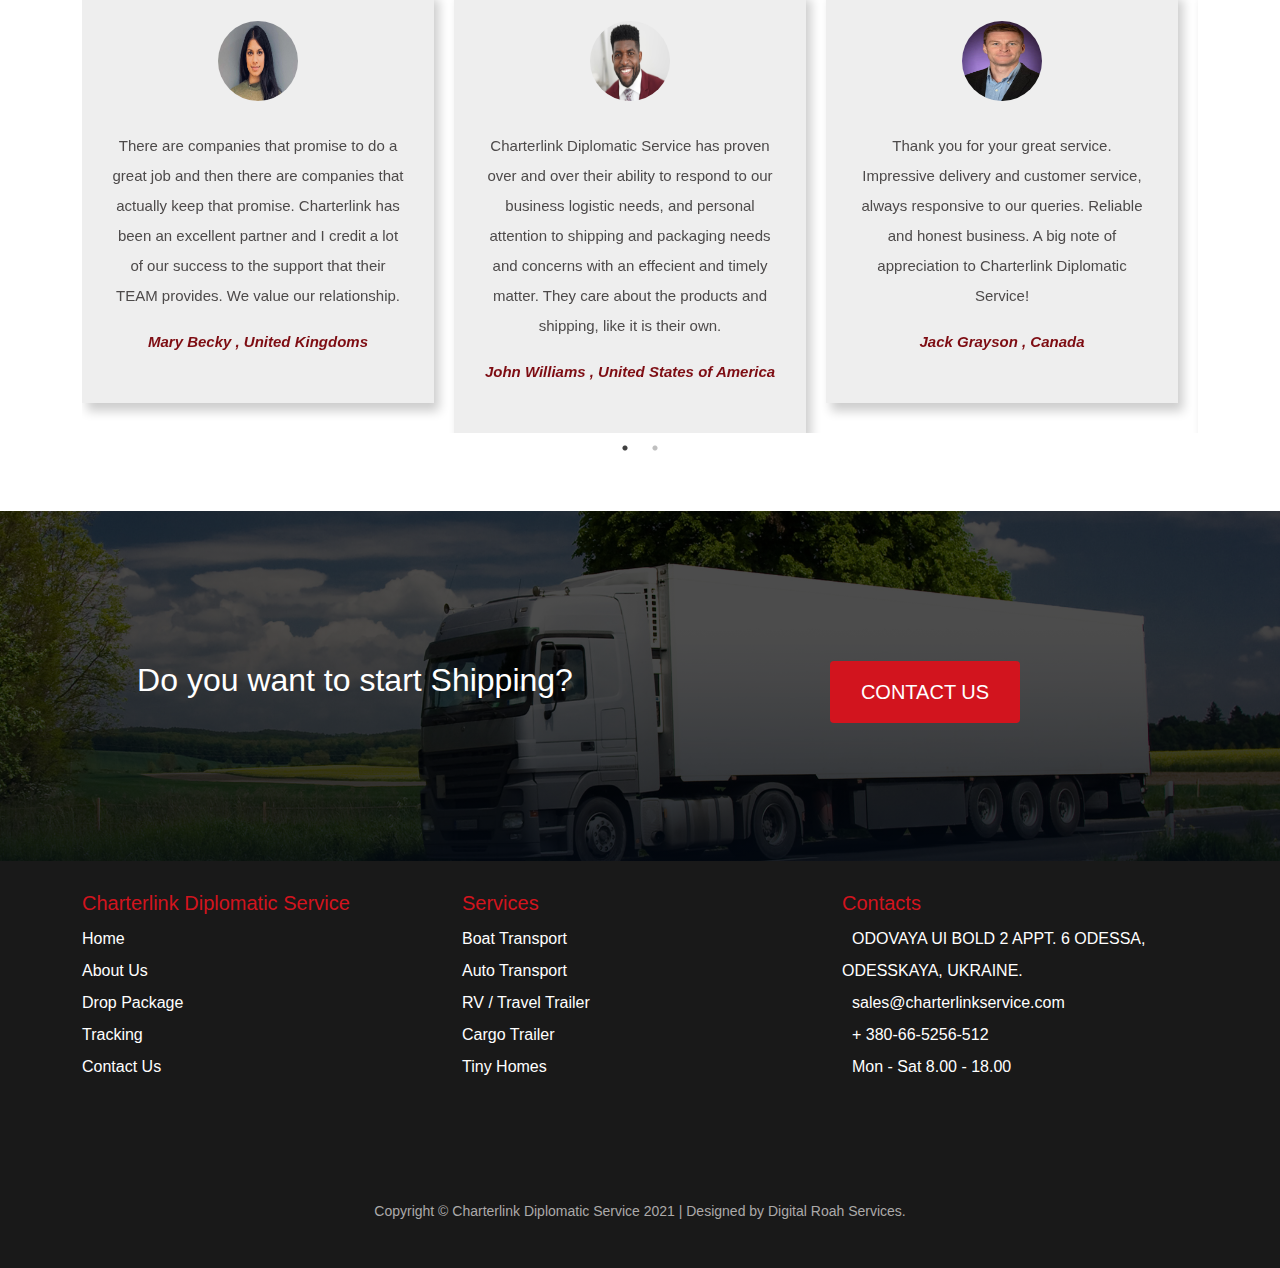
==== commit ade075a5: "2nd Update" ====
--- a/index.html
+++ b/index.html
@@ -4,7 +4,7 @@
     <meta charset="UTF-8">
     <meta http-equiv="X-UA-Compatible" content="IE=edge">
     <meta name="viewport" content="width=device-width, initial-scale=1.0">
-    <title>Shipping Site</title>
+    <title>Charterlink Diplomatic Services</title>
     <!-- Bootstrap 5 CSS -->
     <link rel="stylesheet" href="bootstrap/css/bootstrap.min.css">
     <!-- Animate CSS -->
@@ -37,7 +37,7 @@
            </div>
            <div class="col-md-4">
            <a href="#un" class="header-link">
-               <span class="header-content"><i class="fas fa-envelope"></i> sales@oleravedelivery.com</span>
+               <span class="header-content"><i class="fas fa-envelope"></i> sales@charterlinkservice.com</span>
            </a>
            <a href="#un" class="header-link">
             <span class="header-content"><i class="fas fa-phone"></i> +380-66-5256-512</span>
@@ -48,19 +48,19 @@
     
     <nav class="navbar navbar-expand-lg navbar-dark bg-dark sticky-top">
         <div class="container-fluid">
-          <a class="navbar-brand" href="index.html">Shipping Site</a>
+          <a class="navbar-brand" href="index.html">Charterlink</a>
           <button class="navbar-toggler" type="button" data-bs-toggle="collapse" data-bs-target="#navbarNavAltMarkup" aria-controls="navbarNavAltMarkup" aria-expanded="false" aria-label="Toggle navigation">
             <span class="navbar-toggler-icon"></span>
           </button>
           <div class="collapse navbar-collapse" id="navbarNavAltMarkup">
-            <div class="navbar-nav offset-md-2">
+            <div class="navbar-nav offset-md-1">
               <a class="nav-link active" aria-current="page" href="index.html">Home</a>
               <a class="nav-link" href="#un">About Us </a>
-              <a class="nav-link" href="#un">Our Services</a>
-              <a class="nav-link" href="#un">FAQ</a>
+              <a class="nav-link" href="services.html">Our Services</a>
+              <a class="nav-link" href="drop-package.html">Drop Package</a>
               <a class="nav-link" href="#un">Tracking</a>
               <a class="nav-link" href="#un">Contact Us</a>
-              <a type="button" class="btn btn-quote" href="#un">Get Quote</a>
+              <!-- <a type="button" class="btn btn-quote" href="#un">Get Quote</a> -->
               <!-- <a class="nav-link disabled" href="#" tabindex="-1" aria-disabled="true">Disabled</a> -->
             </div>
           </div>
@@ -69,10 +69,52 @@
 
       <div class="banner">
           <div class="container">
-          <div class="row">
+              <div class="charter-home" align="center">
+                  <h1 class="text-white">Ship, Manage, Track, Deliver</h1>
+                  <br>
+                  <div class="charter-box">
+                      <div class="col-xs-12">
+                      <div class="row charter-row">
+                          <div class="col-sm-4 charter-column">
+                             <a href="#un">
+                                 <span><i class="fas fa-ship"></i></span>
+                                 <p class="text-danger"><b>RATE & TRACK</b></p>
+                             </a>
+                          </div>
+                          <div class="col-sm-4 charter-column charter-column-track">
+                            <a href="#un">
+                                <span><i class="fas fa-search-location"></i></span>
+                                <p class="text-white"><b>TRACK</b></p>
+                            </a>
+                          </div>
+                          <div class="col-sm-4 charter-column">
+                            <a href="#un">
+                                <span><i class="fas fa-map-marker-alt"></i></span>
+                                <p class="text-danger"><b>LOCATIONS</b></p>
+                            </a>
+                          </div>
+                      </div>
+                    </div>
+                  </div>
+ 
+                  <br>
+                  <form action="/">
+                      <div class="charter-box" style="background-color: transparent !important;">
+                          <div class="row">
+                              <div class="form-group col-sm-8">
+                                  <input type="text" name="id" class="form-control form-control-lg tracking" id="id" placeholder="Tracking ID" required>
+                              </div>
+                              <div class="form-group col-sm-4 d-grid">
+                                <button type="submit" class="btn btn-track btn-lg text-white">TRACK</button>
+                            </div>
+                          </div>
+                      </div>
+                  </form>
+              </div>
+          <!-- <div class="row">
               <div class="col-md-6">
                  <div class="banner-text">
-                     <h1 class="animate__animated animate__lightSpeedInLeft">Olerave delivery Services</h1>
+                     <h1 class="animate__animated animate__lightSpeedInLeft">Charterlink Diplomatic Sevices</h1>
                      <p class="animate__animated animate__zoomIn">Your most reliable cargo delivery service. Convinient and offers first class services.</p>
                  </div>
               </div>
@@ -122,17 +164,18 @@
                      </form>
                   </div>
               </div>
-          </div>
+          </div> -->
         </div>
       </div>
+
           
       <br><br><br>
       <div class="container">
           <div class="main">
               <div class="row">
                   <div class="col-md-6">
-                     <h2>Welcome to Olerave Delivery Services</h2>
-                     <p>Olerave Delivery Services is one of the best delivery company that has dominated the cargo world globally.Our vast range of flexible and competitive services are delivered through a reliable network built upon high levels of security and integrity.</p>
+                     <h2>Welcome to Charterlink Diplomatic Sevices</h2>
+                     <p>Charterlink Diplomatic Sevices is one of the best delivery company that has dominated the cargo world globally.Our vast range of flexible and competitive services are delivered through a reliable network built upon high levels of security and integrity.</p>
                      <p>Our transportation networks are secure and well equipped with CCTV cameras. We also have experienced cargo employees that carry out their tasks efficiently.</p>
                      <a href="#un" class="btn btn-learn">Learn More</a>
                      <br><br>
@@ -145,7 +188,72 @@
               </div>
 
               <br><br>
-              <div class="page-areas">
+
+              
+      <section class="charter-welcome">
+        <div class="container">
+          <div class="row">
+              <div class="col-md-6">
+                  <div class="welcome-single-services">
+                      <div class="img-box">
+                          <a href="#un"><img src="img/charter-1.jpg" alt=""></a>
+                      </div>
+                      <div class="text-box">
+                          <div class="content">
+                              <h3>Medical Logistics</h3>
+                              <p>Professional, HIPAA and OSHA compliant drivers.</p>
+                          </div>
+                      </div>
+                  </div>
+              </div>
+              <div class="col-md-6">
+                  <div class="welcome-single-services">
+                      <div class="img-box">
+                          <a href="#un"><img src="img/charter-2.jpg" alt=""></a>
+                      </div>
+                      <div class="text-box">
+                          <div class="content">
+                              <h3>Route &amp; Freight</h3>
+                              <p>We offer a variety of vehicles options including cars, SUVs, pick-up trucks, vans, and straight trucks with lift gates.</p>
+                          </div>
+                      </div>
+                  </div>
+              </div>
+  
+              <div class="col-md-6">
+                  <div class="welcome-single-services">
+                      <div class="img-box">
+                          <a href="#un"><img src="img/charter-3.jpg" alt=""></a>
+                      </div>
+                      <div class="text-box">
+                          <div class="content">
+                              <h3>Courier</h3>
+                              <p>Providing 24/7 hotshot and courier services for all your delivery needs.</p>
+                          </div>
+                      </div>
+                  </div>
+              </div>
+              <div class="col-md-6">
+                  <div class="welcome-single-services">
+                      <div class="img-box">
+                          <a href="#un"><img src="img/charter-4.jpg" alt=""></a>
+                      </div>
+                      <div class="text-box">
+                          <div class="content">
+                              <h3>Notary</h3>
+                              <p>We have notaries on staff that are available from 8AM - 4PM ready to dispatch.</p>
+                          </div>
+                      </div>
+                  </div>
+              </div>
+  
+          </div>
+        </div>
+    </section>
+
+    <br><br>
+
+              <!-- <div class="page-areas">
                   <h2 class="text-center">The Way we Work</h2>
                   <br>
                   <div class="row">
@@ -190,7 +298,7 @@
                           </div>
                       </div>
                   </div>
-              </div>
+              </div> -->
           </div>
       </div>
         <br><br>
@@ -245,7 +353,60 @@
 
     <div class="container">
         <div class="main">
-            <div class="freight-cost-area">
+            <br><br>
+            <h2 class="text-center charter-header">We’re working toward a more sustainable world</h3>
+            <div class="col-md-10 mx-auto">
+            <p class="text-center">The Earth needs our attention, and we’re working to deliver. That's why we’ve announced our goal of carbon neutral operations by 2040 and a bold new initiative to get there: Priority Earth. It’s how we’re working toward delivering a more sustainable future for the address we all share.</p>
+        </div>
+          <br><br>
+          <h2 class="text-center charter-header text-dark">Manage your shipments and returns</h2>
+          <br>
+          <div class="col-md-10 mx-auto">
+              <div class="row">
+                  <div class="col-md text-center charter-manage">
+                     <i class="fa fa-dropbox"></i>
+                     <p><b>DROP OFF A <br> PACKAGE</b></p>
+                  </div>
+                  <div class="col-md text-center charter-manage">
+                    <i class="fas fa-truck-moving"></i>
+                    <p><b>REDIRECT A <br> PACKAGE</b></p>
+                  </div>
+                  <div class="col-md text-center charter-manage">
+                    <i class="fas fa-undo-alt"></i>
+                    <p><b>RETURN A <br> PACKAGE</b></p>
+                  </div>
+                  <div class="col-md text-center charter-manage">
+                    <i class="fas fa-exclamation-triangle"></i>
+                    <p><b>SERVICE <br> ALERTS</b></p>
+                  </div>
+                  <div class="col-md text-center charter-manage">
+                    <i class="fas fa-briefcase-medical"></i>
+                    <p><b>VACCINE <br> SHIPPING</b></p>
+                  </div>
+              </div>
+          </div>
+          <br><br>
+          <div class="fedex-contact">
+              <div class="col-md-10 mx-auto">
+              <div class="row">
+                  <div class="col-md-6">
+                      <br>
+                      <div class="col-md-11">
+                      <h4>Helping you manage your home deliveries</h4>
+                      <p style="font-size: 18px;">Contact Charterlink Diplomatic Services to receive notifications when a package is on its way, tell your Charterlink driver where to leave packages at your home, or even submit a request to pickup at a convenient location.</p>
+                      <a href="#un" class="btn btn-contact">CONTACT US</a>
+                    </div>
+                  </div>
+                  <div class="col-md-6">
+                      <br>
+                      <div data-aos="fade-left" data-aos-duration="1800">
+                      <img src="img/fedex-contact.jpg" alt="Charterlink contact" class="img img-responsive">
+                    </div>
+                  </div>
+              </div>
+            </div>
+          </div>
+            <!-- <div class="freight-cost-area">
                 <h2 class="text-center">Freight Cost</h2>
                 <h5 class="text-center" style="line-height: 2.5em;">The shipping rate is affected by the following :</h5>
                 <ul class="list">
@@ -255,7 +416,7 @@
                     <li>Types of transportation : Open, Enclosed and/or Expedited.</li>
                 </ul>
             </div>
-              
+               -->
             <br><br>
             <div class="testimonial-area">
                <h3 class="text-center">Testimonials</h3>
@@ -265,7 +426,7 @@
                       <img src="img/testimonials-1.jpg" alt="testimonials-1" class="img img-responsive testimonials-image">
                       <span class="quote"><i class="fas fa-quote-left"></i></span>
                       <div class="testimonial-text">
-                          <p>There are companies that promise to do a great job and then there are companies that actually keep that promise. Orelave has been an excellent partner and I credit a lot of our success to the support that their TEAM provides. We value our relationship.</p>
+                          <p>There are companies that promise to do a great job and then there are companies that actually keep that promise. Charterlink has been an excellent partner and I credit a lot of our success to the support that their TEAM provides. We value our relationship.</p>
                       </div>
                       <span class="rating">
                           <i class="fas fa-star"></i>
@@ -282,7 +443,7 @@
                     <img src="img/testimonials-2.jpg" alt="testimonials-2" class="img img-responsive testimonials-image">
                     <span class="quote"><i class="fas fa-quote-left"></i></span>
                       <div class="testimonial-text">
-                          <p>Orelave Delivery has proven over and over their ability to respond to our business logistic needs, and personal attention to shipping and packaging needs and concerns with an effecient and timely matter. They care about the products and shipping, like it is their own.</p>
+                          <p>Charterlink Diplomatic Service has proven over and over their ability to respond to our business logistic needs, and personal attention to shipping and packaging needs and concerns with an effecient and timely matter. They care about the products and shipping, like it is their own.</p>
                       </div>
                       <span class="rating">
                           <i class="fas fa-star"></i>
@@ -299,7 +460,7 @@
                     <img src="img/testimonials-3.jpg" alt="testimonials-3" class="img img-responsive testimonials-image">
                     <span class="quote"><i class="fas fa-quote-left"></i></span>
                       <div class="testimonial-text">
-                          <p>Thank you for your great service. Impressive delivery and customer service, always responsive to our queries. Reliable and honest business. A big note of appreciation to Orelave Delivery!</p>
+                          <p>Thank you for your great service. Impressive delivery and customer service, always responsive to our queries. Reliable and honest business. A big note of appreciation to Charterlink Diplomatic Service!</p>
                       </div>
                       <span class="rating">
                           <i class="fas fa-star"></i>
@@ -316,7 +477,7 @@
                     <img src="img/testimonials-4.jpg" alt="testimonials-4" class="img img-responsive testimonials-image">
                     <span class="quote"><i class="fas fa-quote-left"></i></span>
                       <div class="testimonial-text">
-                          <p>You guys are the very best. Order in by 3, and out it goes later in the day. In the spring, we participated in a One Kings Lane flash sale. I was worried that Orelave Delivery would not be able to keep up with the hundreds of orders that came in over a three day period.</p>
+                          <p>You guys are the very best. Order in by 3, and out it goes later in the day. In the spring, we participated in a One Kings Lane flash sale. I was worried that Charterlink Diplomatic Service would not be able to keep up with the hundreds of orders that came in over a three day period.</p>
                       </div>
                       <span class="rating">
                           <i class="fas fa-star"></i>
@@ -342,7 +503,7 @@
                    <h2 class="text-white">Do you want to start Shipping?</h2>
                </div>
                <div class="col-md-6 text-center">
-                   <a type="button" href="#un" class="text-white btn btn-truck-quote">GET A QUOTE</a>
+                   <a type="button" href="#un" class="text-white btn btn-truck-quote">CONTACT US</a>
                </div>
            </div>
        </div>
@@ -353,11 +514,11 @@
             <div class="row">
                 <div class="col-md-4">
                     <div class="foot">
-                   <h5 class="foot-head">Orelave Delivery</h5>
+                   <h5 class="foot-head">Charterlink Diplomatic Service</h5>
                    <ul class="foot-link">
                        <li><a href="#un" class="text-white">Home</a></li>
                        <li><a href="#un" class="text-white">About Us</a></li>
-                       <li><a href="#un" class="text-white">FAQ</a></li>
+                       <li><a href="#un" class="text-white">Drop Package</a></li>
                        <li><a href="#un" class="text-white">Tracking</a></li>
                        <li><a href="#un" class="text-white">Contact Us</a></li>
                    </ul>
@@ -380,7 +541,7 @@
                         <h5 class="foot-head">Contacts</h5>
                         <ul class="foot-link">
                             <li><a href="#un" class="text-white"><i class="fas fa-home"></i>  ODOVAYA UI BOLD 2 APPT. 6 ODESSA, ODESSKAYA, UKRAINE.</a></li>
-                            <li><a href="#un" class="text-white"><i class="fas fa-envelope"></i>  sales@oleravedelivery.com</a></li>
+                            <li><a href="#un" class="text-white"><i class="fas fa-envelope"></i>  sales@charterlinkservice.com</a></li>
                             <li><a href="#un" class="text-white"><i class="fas fa-phone"></i>   + 380-66-5256-512</a></li>
                             <li><a href="#un" class="text-white"><i class="fas fa-clock"></i> Mon - Sat 8.00 - 18.00</a></li>
                         </ul>
@@ -399,7 +560,7 @@
 
             <br><br>
             <div class="copyright text-center">
-                <p class="text-white"> Copyright &copy; Orelave Delivery 2021 | Designed by Digital Roah Services.</p>
+                <p class="text-white"> Copyright &copy; Charterlink Diplomatic Service 2021 | Designed by Digital Roah Services.</p>
             </div>
         </div>
     </footer>
--- a/css/styles.css
+++ b/css/styles.css
@@ -1,7 +1,7 @@
 html, body {
     max-width: 100%;
     overflow-x: hidden;
-    font-family: Verdana, Geneva, Tahoma, sans-serif;
+    font-family: 'Roboto',sans-serif;
 }
 
 /* Paste this css to your style sheet file or under head tag */
@@ -32,7 +32,7 @@
 
 .navbar-nav .nav-link {
    color: white !important;
-   padding-right: 20px !important;
+   padding-right: 15px !important;
    font-size: 18px;
 }
 
@@ -78,6 +78,48 @@
     transform: rotateY(540deg);
     transition: 1s;
     color: black;
+}
+
+.charter-home {
+    padding-top: 100px;
+}
+
+.charter-box {
+    width: 500px;
+    background-color: white;
+}
+
+.charter-column {
+    padding: 15px;
+}
+
+.charter-column a span {
+    color: rgb(210, 20, 30);
+    font-size: 30px;
+}
+
+.charter-column a {
+    text-decoration: none;
+}
+
+.charter-column-track {
+    background-color: rgb(210, 20, 30);
+    color: white;
+}
+
+.charter-column-track a span {
+    color: white;
+    font-size: 30px;
+}
+
+.tracking {
+    border-radius: 0px !important;
+    height: 60px;
+}
+
+.btn-track {
+    background-color: rgb(210, 20, 30);
+    border-radius: 0px;
 }
 
 .banner {
@@ -85,7 +127,7 @@
     background-repeat: no-repeat;
     background-size: cover;
     background-position: center;
-    min-height: 700px;
+    min-height: 500px;
 }
 
 .banner-text {
@@ -100,6 +142,123 @@
 .banner-text p {
     color: rgb(233, 76, 84);
     line-height: 2em;
+}
+
+
+.welcome-single-services {
+    margin-top: 30px;
+    background: #fff;
+}
+
+.welcome-single-services .img-box {
+    background: #fff;
+    width: 222px;
+    -webkit-clip-path: polygon(0 0, 100% 0, 75% 100%, 0 100%);
+    clip-path: polygon(0 0, 100% 0, 75% 100%, 0 100%);
+}
+
+.welcome-single-services .img-box, .welcome-single-services .text-box {
+    display: table-cell;
+    vertical-align: middle;
+}
+
+.welcome-single-services .text-box {
+    background: rgb(245, 234, 234);
+    position: relative;
+    padding-left: 25px;
+    padding-right: 27px;
+    -webkit-transition: all .5s ease;
+    transition: all .5s ease;
+}
+
+.welcome-single-services .text-box:before {
+    content: '';
+    width: 50px;
+    height: 100%;
+    position: absolute;
+    top: 0;
+    left: -20px;
+    -webkit-transform: skew(
+-12deg
+);
+    -ms-transform: skew(-12deg);
+    transform: skew(
+-12deg
+);
+    background: rgb(245, 234, 234);
+    z-index: 9;
+    -webkit-transition: all .5s ease;
+    transition: all .5s ease;
+}
+
+.welcome-single-services:hover .text-box {
+    background: rgb(210, 20, 30);
+}
+
+.welcome-single-services:hover .text-box::before {
+    background: rgb(210, 20, 30);
+}
+
+.welcome-single-services:hover .text-box h3 {
+    color: white !important;
+}
+
+.welcome-single-services:hover .text-box p {
+    color: white !important;
+}
+
+.welcome-single-services .text-box .content {
+    position: relative;
+    z-index: 11;
+}
+
+.welcome-single-services .text-box h3 {
+    font-size: 20px;
+    text-transform: uppercase;
+    color: rgb(210, 20, 30);
+    font-weight: bold;
+    line-height: 33px;
+    margin-bottom: 9px;
+    -webkit-transition: all .5s ease;
+    transition: all .5s ease;
+}
+
+.welcome-single-services .text-box p {
+    color: #898989;
+    font-family: 'Lato', sans-serif;
+    font-size: 16px;
+    line-height: 24px;
+    -webkit-transition: all .5s ease;
+    transition: all .5s ease;
+}
+
+.welcome-single-services .text-box p {
+    color: #898989;
+    font-family: 'Lato', sans-serif;
+    font-size: 16px;
+    line-height: 24px;
+    -webkit-transition: all .5s ease;
+    transition: all .5s ease;
+}
+
+.welcome-single-services .text-box:after {
+    content: '';
+    width: 2px;
+    height: 100%;
+    position: absolute;
+    top: 0;
+    left: -21px;
+    -webkit-transform: skew(
+-13deg
+);
+    -ms-transform: skew(-13deg);
+    transform: skew(
+-13deg
+);
+    background: #DADADA;
+    z-index: 8;
+    -webkit-transition: all .5s ease;
+    transition: all .5s ease;
 }
 
 /* This changes all the animations globally */
@@ -189,6 +348,32 @@
     border: 2px solid rgb(210, 20, 30);
     border-radius: 4px;
     padding: 30px;
+}
+
+.charter-header {
+    font-weight: 500 !important;
+}
+
+.charter-manage i{
+    color: rgb(210, 20, 30);
+    font-size: 50px;
+}
+
+.charter-manage p {
+    line-height: 1.5em;
+    font-size: 15px;
+    margin-top: 20px;
+}
+
+.btn-contact {
+    color: rgb(210, 20, 30);
+    border: 1px solid rgb(210, 20, 30);
+    padding: 15px;
+}
+
+.btn-contact:hover {
+    color: white;
+    background: rgb(210, 20, 30);
 }
 
 .service-icons {
@@ -254,7 +439,7 @@
     background-size: cover;
     background-position: center;
     min-height: 350px;
-    padding-top: 100px;
+    padding-top: 150px;
 }
 
 .btn-truck-quote {
@@ -327,3 +512,52 @@
     color: rgb(172, 170, 170) !important;
     font-size: 14px;
 }
+
+
+.btn-find {
+    background-color: rgb(210, 20, 30);
+    padding: 15px;
+}
+
+.drop-package-banner {
+    background: linear-gradient(rgba(0, 0, 0, 0.4) , rgba(0, 0, 0, 0.4)) , url(../img/fedex-package.jpg);
+    background-repeat: no-repeat;
+    background-size: cover;
+    background-position: center;
+    min-height: 400px;
+    padding-top: 150px;
+}
+
+.drop-area {
+    margin: 15px;
+}
+
+.drop-area span {
+    font-size: 40px;
+    color: white;
+    background-color: rgb(210, 20, 30);
+    padding: 22px 30px 22px 30px;
+    border-radius: 50%;
+}
+
+.drop-text {
+    color: rgb(77, 74, 74);
+    text-decoration: none;
+}
+
+.drop-text:hover {
+    color: rgb(210, 20, 30);
+}
+
+.btn-find-dropoff {
+    color: rgb(210, 20, 30);
+    border: 2px solid rgb(210, 20, 30);
+    width: 300px;
+    padding: 20px;
+    border-radius: 40px;
+    text-transform: uppercase;
+}
+
+.btn-find-dropoff:hover {
+    color: rgb(210, 20, 30);
+}--- a/css/responsive.css
+++ b/css/responsive.css
@@ -1,10 +1,6 @@
 @media (max-width:780px) {
     header {
         display: none;
-    }
-
-    .banner {
-        min-height: 930px;
     }
 
     .btn-quote {
@@ -30,10 +26,65 @@
     .service-box {
         margin-bottom: 20px;
     }
+
+    .charter-manage i{
+        font-size: 80px;
+    }
+    
+    .charter-manage p {
+        font-size: 17px;
+    }
+
+    .ship-truck-banner {
+        padding-top: 100px;
+    }
 }
 
 @media (max-width:480px) {
+
     .banner {
-        min-height: 1000px;
+        min-height: 750px;
+    }
+
+    .charter-home {
+        padding-top: 80px;
+    }
+
+    .charter-box {
+        width: 250px;
+    }
+
+    .d-grid {
+        margin-top: 15px;
+    }
+
+    .welcome-single-services .img-box {
+        -webkit-clip-path: none;
+        clip-path: none;
+    }
+
+    .welcome-single-services .img-box, .welcome-single-services .text-box {
+        display: block;
+        padding: 0;
+        width: 100%;
+    }
+
+    .welcome-single-services .img-box img {
+        width: 100%;
+    }
+
+    .welcome-single-services .text-box {
+        padding-top: 20px;
+        padding-bottom: 20px;
+        padding-left: 20px;
+        padding-right: 20px;
+    }
+
+    .charter-manage i{
+        font-size: 50px;
+    }
+    
+    .charter-manage p {
+        font-size: 15px;
     }
 }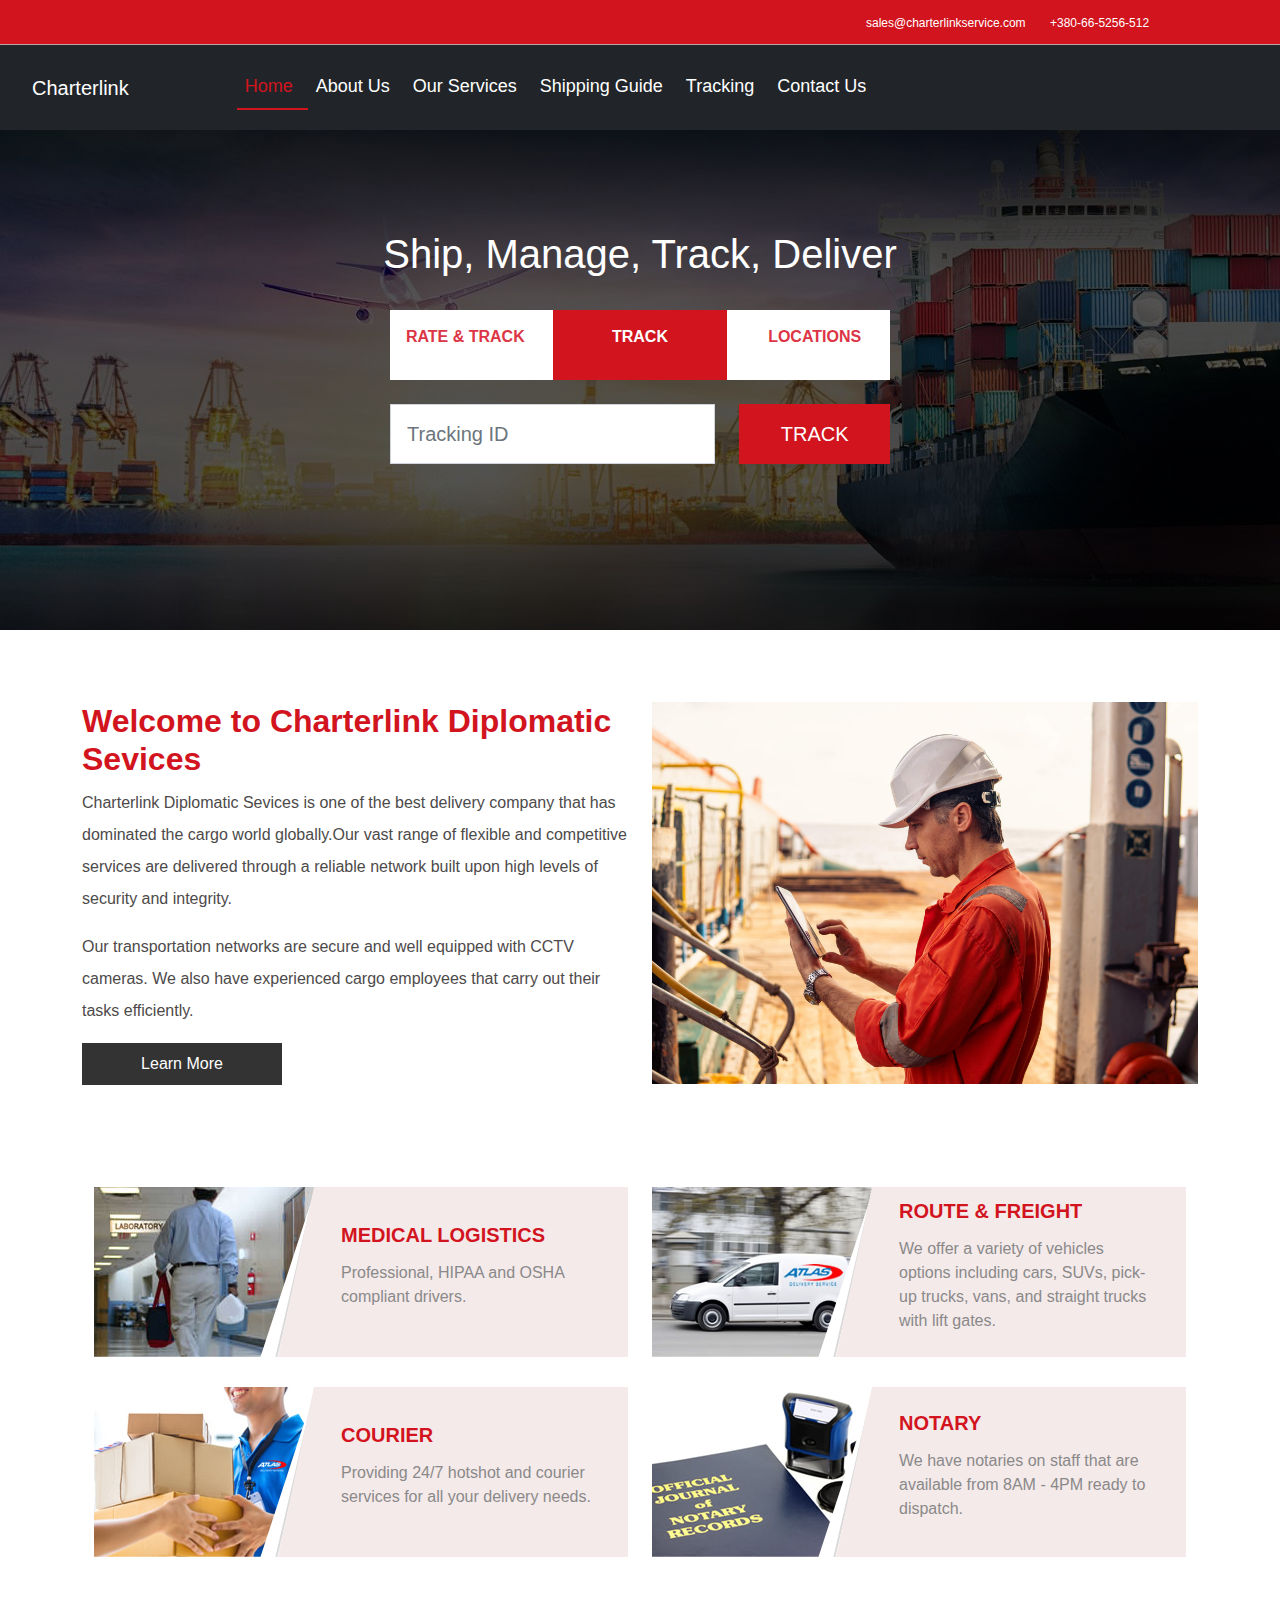
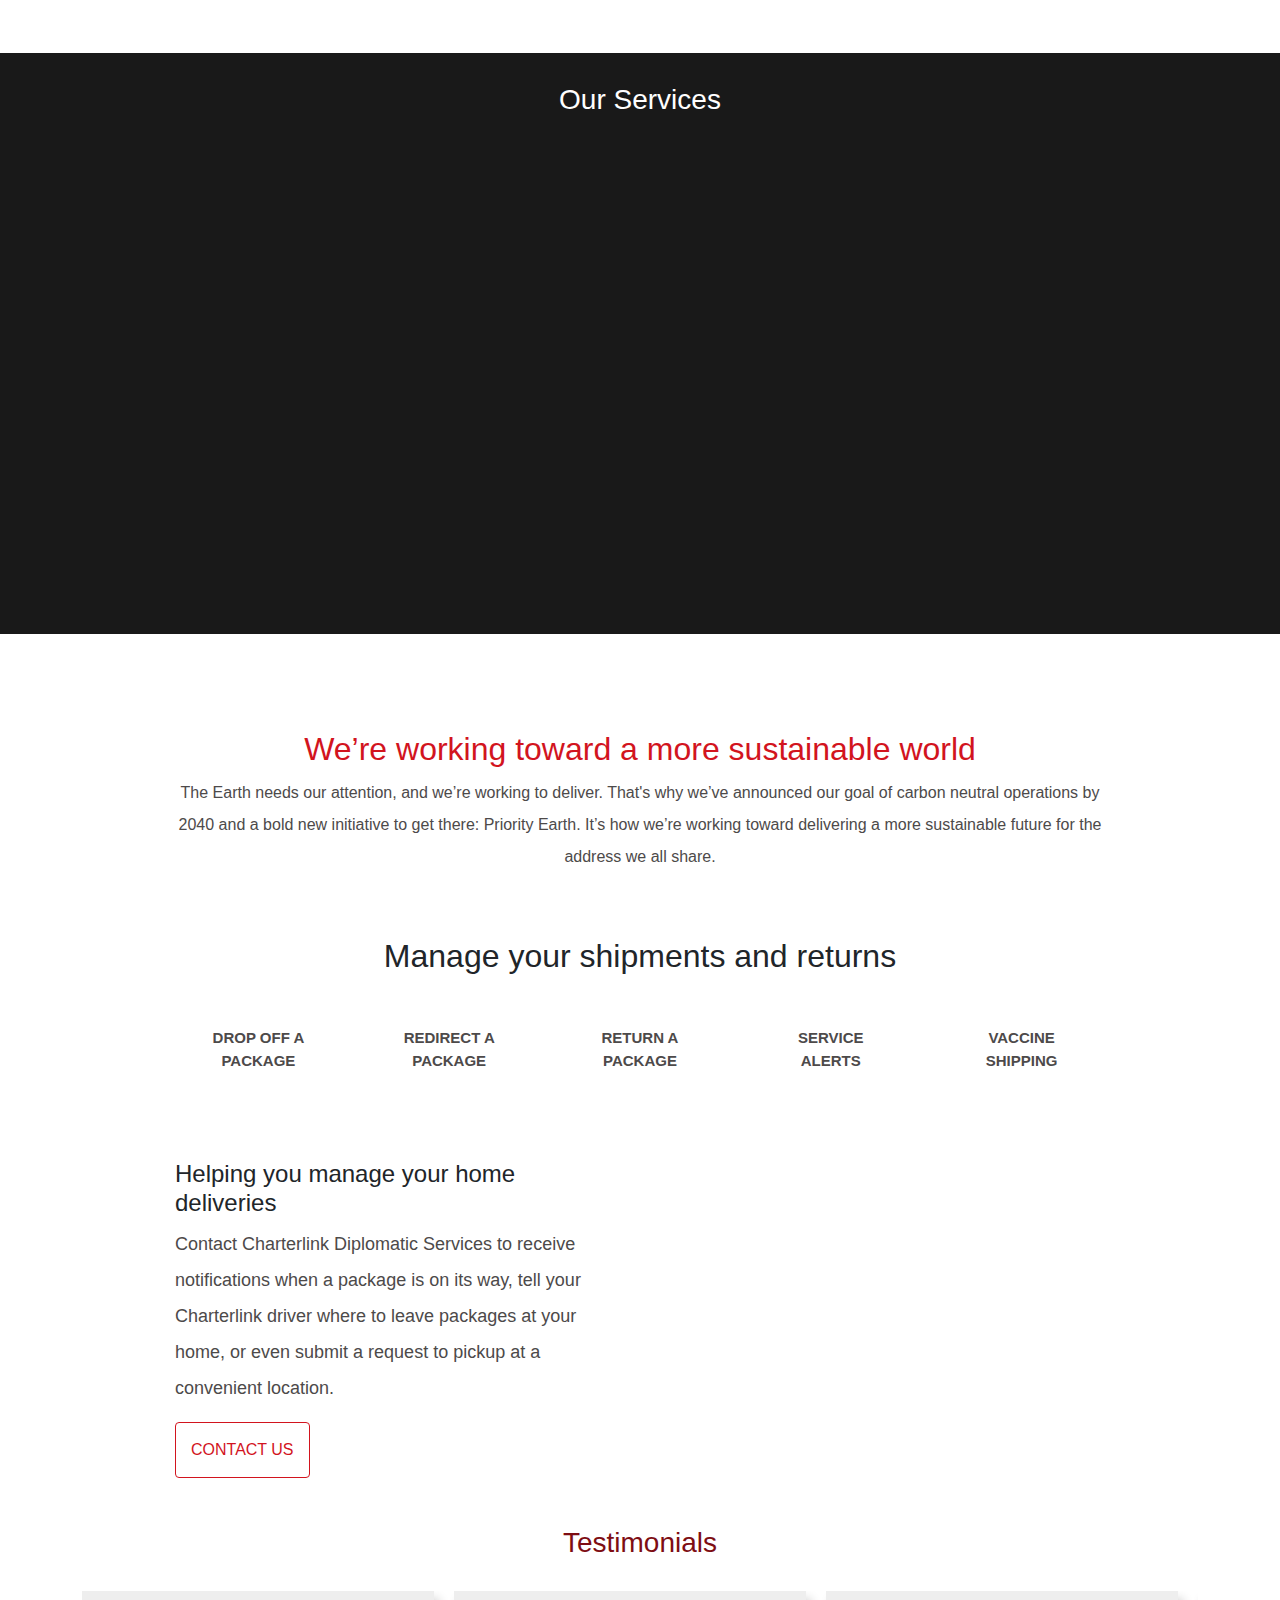
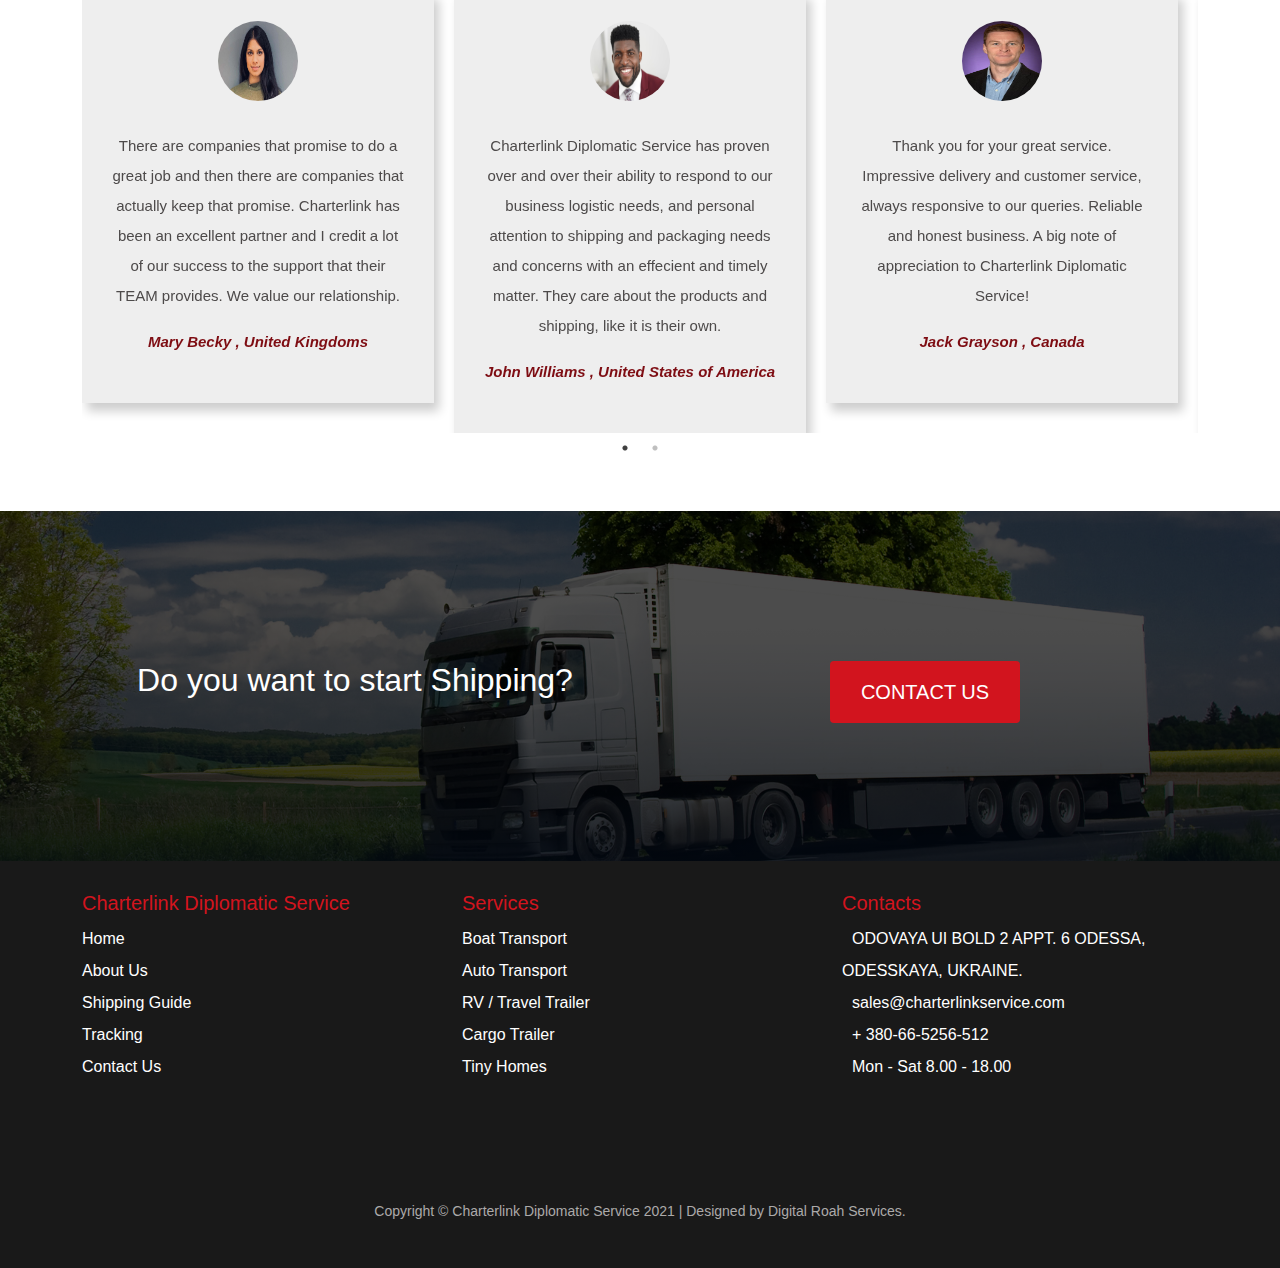
==== commit cfc315f2: "added two pages" ====
--- a/index.html
+++ b/index.html
@@ -57,7 +57,7 @@
               <a class="nav-link active" aria-current="page" href="index.html">Home</a>
               <a class="nav-link" href="#un">About Us </a>
               <a class="nav-link" href="services.html">Our Services</a>
-              <a class="nav-link" href="drop-package.html">Drop Package</a>
+              <a class="nav-link" href="shipping-guide.html">Shipping Guide</a>
               <a class="nav-link" href="#un">Tracking</a>
               <a class="nav-link" href="#un">Contact Us</a>
               <!-- <a type="button" class="btn btn-quote" href="#un">Get Quote</a> -->
@@ -309,9 +309,9 @@
            <div class="row">
                <div class="col-md-4">
                    <div class="service-box text-center" data-aos="fade-down"  data-aos-easing="linear" data-aos-duration="1800">
-                       <span class="service-icons"><i class="fas fa-ship"></i></span>
+                       <span class="service-icons"><i class="fal fa-servicestack"></i></span>
                        <br><br>
-                       <p class="text-white service-text">Boat Transport</p>
+                       <p class="text-white service-text">Full Service</p>
                    </div>
                </div>
                <div class="col-md-4">
@@ -400,7 +400,7 @@
                   <div class="col-md-6">
                       <br>
                       <div data-aos="fade-left" data-aos-duration="1800">
-                      <img src="img/fedex-contact.jpg" alt="Charterlink contact" class="img img-responsive">
+                      <img src="img/fedex-contact.jpg" alt="Charterlink contact" width="100%" class="img img-responsive">
                     </div>
                   </div>
               </div>
@@ -423,7 +423,7 @@
                <br>
                <div class="responsive">
                    <div class="testimonial-content text-center">
-                      <img src="img/testimonials-1.jpg" alt="testimonials-1" class="img img-responsive testimonials-image">
+                      <img src="img/testimonials-1.jpg" alt="testimonials-1" class="img testimonials-image">
                       <span class="quote"><i class="fas fa-quote-left"></i></span>
                       <div class="testimonial-text">
                           <p>There are companies that promise to do a great job and then there are companies that actually keep that promise. Charterlink has been an excellent partner and I credit a lot of our success to the support that their TEAM provides. We value our relationship.</p>
@@ -440,7 +440,7 @@
                       </div>
                    </div>
                    <div class="testimonial-content text-center">
-                    <img src="img/testimonials-2.jpg" alt="testimonials-2" class="img img-responsive testimonials-image">
+                    <img src="img/testimonials-2.jpg" alt="testimonials-2" class="img testimonials-image">
                     <span class="quote"><i class="fas fa-quote-left"></i></span>
                       <div class="testimonial-text">
                           <p>Charterlink Diplomatic Service has proven over and over their ability to respond to our business logistic needs, and personal attention to shipping and packaging needs and concerns with an effecient and timely matter. They care about the products and shipping, like it is their own.</p>
@@ -457,7 +457,7 @@
                       </div>
                    </div>
                    <div class="testimonial-content text-center">
-                    <img src="img/testimonials-3.jpg" alt="testimonials-3" class="img img-responsive testimonials-image">
+                    <img src="img/testimonials-3.jpg" alt="testimonials-3" class="img testimonials-image">
                     <span class="quote"><i class="fas fa-quote-left"></i></span>
                       <div class="testimonial-text">
                           <p>Thank you for your great service. Impressive delivery and customer service, always responsive to our queries. Reliable and honest business. A big note of appreciation to Charterlink Diplomatic Service!</p>
@@ -474,7 +474,7 @@
                       </div>
                    </div>
                    <div class="testimonial-content text-center">
-                    <img src="img/testimonials-4.jpg" alt="testimonials-4" class="img img-responsive testimonials-image">
+                    <img src="img/testimonials-4.jpg" alt="testimonials-4" class="img testimonials-image">
                     <span class="quote"><i class="fas fa-quote-left"></i></span>
                       <div class="testimonial-text">
                           <p>You guys are the very best. Order in by 3, and out it goes later in the day. In the spring, we participated in a One Kings Lane flash sale. I was worried that Charterlink Diplomatic Service would not be able to keep up with the hundreds of orders that came in over a three day period.</p>
@@ -518,7 +518,7 @@
                    <ul class="foot-link">
                        <li><a href="#un" class="text-white">Home</a></li>
                        <li><a href="#un" class="text-white">About Us</a></li>
-                       <li><a href="#un" class="text-white">Drop Package</a></li>
+                       <li><a href="#un" class="text-white">Shipping Guide</a></li>
                        <li><a href="#un" class="text-white">Tracking</a></li>
                        <li><a href="#un" class="text-white">Contact Us</a></li>
                    </ul>
--- a/css/styles.css
+++ b/css/styles.css
@@ -520,7 +520,7 @@
 }
 
 .drop-package-banner {
-    background: linear-gradient(rgba(0, 0, 0, 0.4) , rgba(0, 0, 0, 0.4)) , url(../img/fedex-package.jpg);
+    background: linear-gradient(rgba(0, 0, 0, 0.6) , rgba(0, 0, 0, 0.6)) , url(../img/fedex-package.jpg);
     background-repeat: no-repeat;
     background-size: cover;
     background-position: center;
@@ -528,6 +528,209 @@
     padding-top: 150px;
 }
 
+.drop-banner-text {
+    font-size: 18px;
+}
+
+.drop-banner-link {
+    color: rgb(210, 20, 30);
+    text-decoration: none;
+}
+.fxg-jump-links {
+    width: 100%;
+    height: 55px;
+    text-align: center;
+    background: rgba(255,255,255,0.9);
+    border-bottom: 2px solid #d5d5d5;
+    -webkit-transition: top .3s ease-in-out;
+    -moz-transition: top .3s ease-in-out;
+    -o-transition: top .3s ease-in-out;
+    -ms-transition: top .3s ease-in-out;
+    transition: top .3s ease-in-out;
+}
+
+.fxg-jump-links__wrapper {
+    display: flex;
+    flex-wrap: nowrap;
+    justify-content: center;
+}
+
+.fxg-wrapper {
+    width: 970px;
+    margin: 0 auto;
+}
+
+.fxg-jump-links__nav {
+    display: none;
+    padding: 18px 5px;
+}
+
+.fxg-jump-links__nav--left svg {
+    -moz-transform: rotate(-270deg) translateX(2px);
+    -ms-transform: rotate(-270deg) translateX(2px);
+    -webkit-transform: rotate(
+-270deg
+) translateX(2px);
+    transform: rotate(
+-270deg
+) translateX(2px);
+}
+
+.fxg-jump-links__nav svg {
+    width: 18px;
+    height: 16px;
+    fill: #333;
+}
+
+svg:not(:root) {
+    overflow: hidden;
+}
+
+.fxg-jump-links__bar {
+    white-space: nowrap;
+    overflow-y: hidden;
+    overflow-x: auto;
+    padding: 0;
+    -webkit-overflow-scrolling: touch;
+}
+
+.fxg-jump-links__bar:hover .fxg-jump-links__link-item:hover, .fxg-jump-links__bar .fxg-jump-links__link-item.is-active {
+    padding-bottom: 0;
+    border-bottom: 4px solid rgb(210, 20, 30);
+}
+
+.fxg-jump-links__link-item {
+    display: inline-block;
+    padding: 5px 10px;
+    cursor: pointer;
+}
+
+.fxg-jump-links__link-item:hover .fxg-link, .fxg-jump-links__link-item.is-active .fxg-link {
+    color: rgb(210, 20, 30);
+}
+
+.fxg-link {
+    font-size: 14px;
+    line-height: 14px;
+    color: #fff;
+    display: block;
+    text-decoration: none;
+}
+
+.fxg-jump-links__nav--right svg {
+    -moz-transform: rotate(-90deg);
+    -ms-transform: rotate(-90deg);
+    -webkit-transform: rotate(
+-90deg
+);
+    transform: rotate(
+-90deg
+);
+}
+
+.fxg-jump-links .fxg-link {
+    text-transform: uppercase;
+    font-size: 12px;
+    font-weight: 700;
+    line-height: 17px;
+    white-space: nowrap;
+    letter-spacing: 1px;
+    color: #333;
+    overflow: hidden;
+    padding: 14px 0;
+    margin: 0;
+}
+
+.fxg-jump-links--sticky {
+    position: fixed;
+    top: 0;
+    z-index: 10;
+}
+
+.full-service-text {
+    font-size: 17px;
+    line-height: 1.8em;
+}
+
+.full-service-head {
+    color: rgb(210, 20, 30);
+}
+
+.more-service-icon {
+    color: rgb(210, 20, 30);
+    font-size: 80px;
+}
+
+.more-service-p {
+    color: rgb(105, 104, 104);
+}
+
+.service-pill .nav-item .nav-link {
+    border-radius: 0px !important;
+    color: rgb(210, 20, 30);
+    font-size: 18px;
+    padding: 20px 40px 20px 40px;
+}
+
+.service-pill .nav-item .nav-link.active {
+    background-color: rgb(210, 20, 30);
+    color: white !important;
+}
+
+.pill-offset {
+    margin-left: 250px;
+}
+
+.pill-offset-2 {
+    margin-left: 400px;
+}
+
+.supplies-list {
+    font-size: 18px;
+    
+}
+
+.ship-guide-banner {
+    background: linear-gradient(rgba(0, 0, 0, 0.4), rgba(0, 0, 0, 0.4)), url(../img/fedex-track.jpg);
+    background-repeat: no-repeat;
+    background-size: cover;
+    background-position: center;
+    min-height: 400px;
+    padding-top: 100px;
+}
+
+.ship-guide-banner p {
+    line-height: 2em;
+    letter-spacing: 1.5px;
+    font-size: 18px;
+}
+
+.ship-guide-col h2{
+    color: rgb(210, 20, 30);
+}
+
+.ship-guide-col p{
+    line-height: 1.8em;
+    font-size: 17px;
+}
+
+.accordion-button {
+    font-size: 20px;
+}
+
+.accordion-body {
+    font-size: 17px;
+    line-height: 2em;
+}
+
+.para-head {
+    color: rgb(210, 20, 30);
+}
+
+.img-responsive {
+    width: 100%;
+}
+
 .drop-area {
     margin: 15px;
 }
--- a/css/responsive.css
+++ b/css/responsive.css
@@ -37,6 +37,22 @@
 
     .ship-truck-banner {
         padding-top: 100px;
+    }
+
+    .service-pill .nav-item .nav-link:hover {
+        border-bottom: 2px solid rgb(210, 20, 30);
+    }
+
+    .service-pill .nav-item .nav-link {
+        border-bottom: 2px solid white;
+    }
+
+    .service-pill .nav-item .nav-link.active {
+        border-bottom: 2px solid rgb(210, 20, 30);
+    }
+    
+    .pill-offset {
+        margin-left: 20px !important;
     }
 }
 
@@ -87,4 +103,27 @@
     .charter-manage p {
         font-size: 15px;
     }
+
+    .fxg-jump-links__bar:hover .fxg-jump-links__link-item:hover, .fxg-jump-links__bar .fxg-jump-links__link-item.is-active {
+        padding-bottom: 0;
+        border-bottom: 4px solid rgb(210, 20, 30);
+    }
+
+    .pill-offset {
+        margin-left: 70px !important;
+    }
+
+}
+
+@media screen and (max-width: 992px) {
+.fxg-wrapper {
+    width: 738px;
+    padding: 0 15px;
+}
+
+.fxg-link {
+    font-size: 14px;
+    line-height: 19px;
+    font-weight: 300;
+}
 }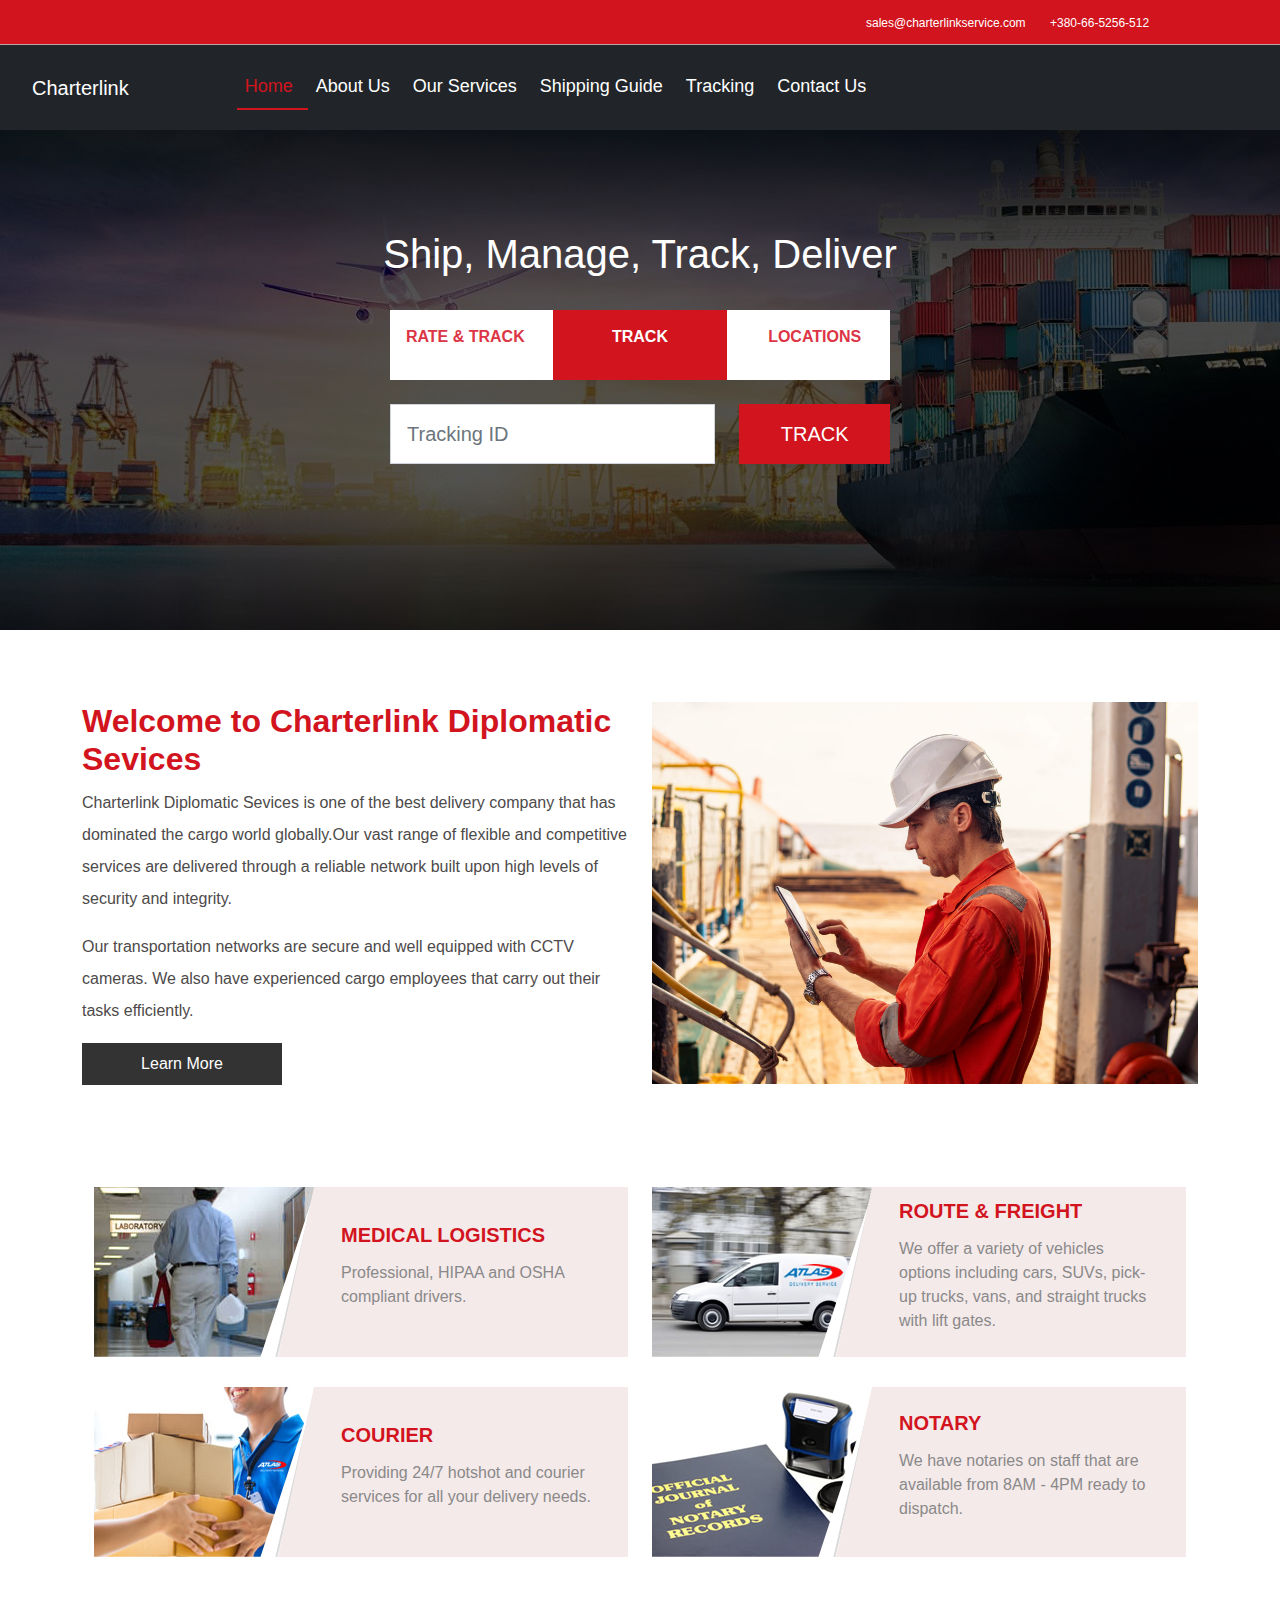
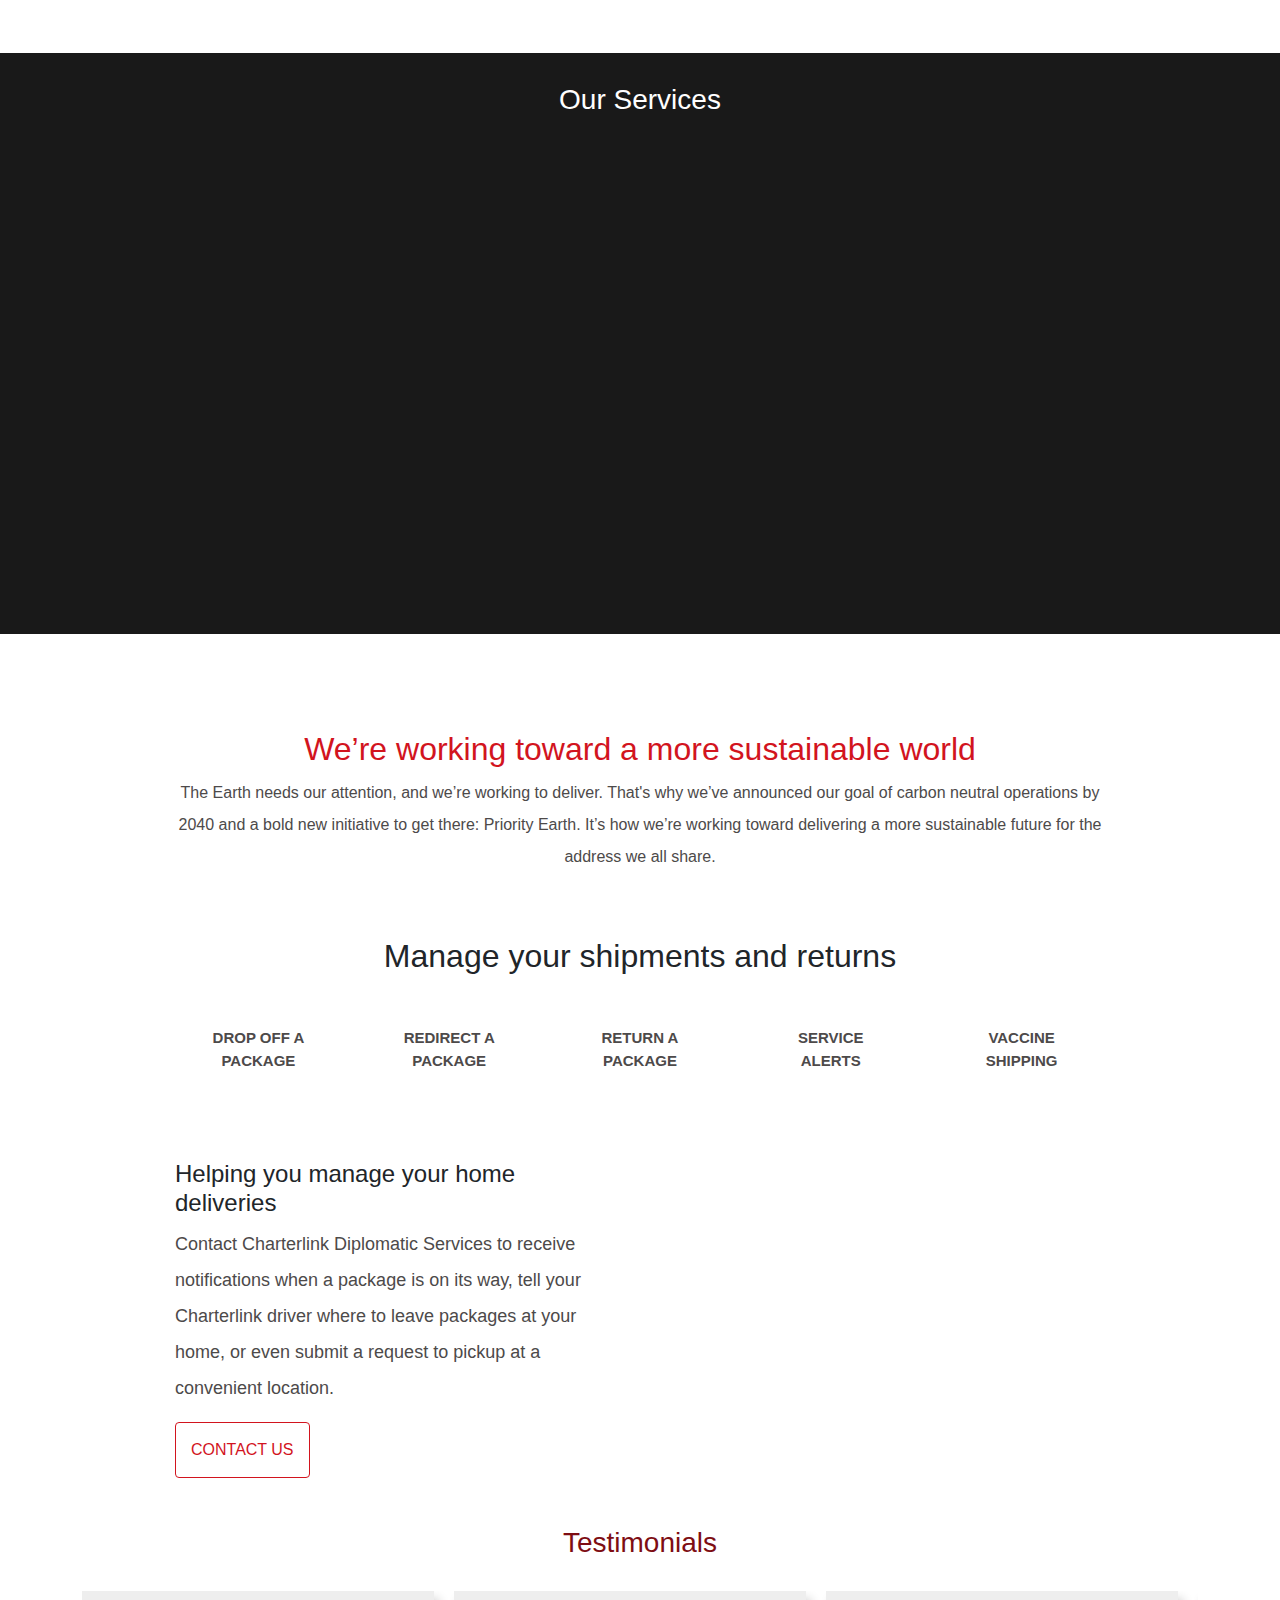
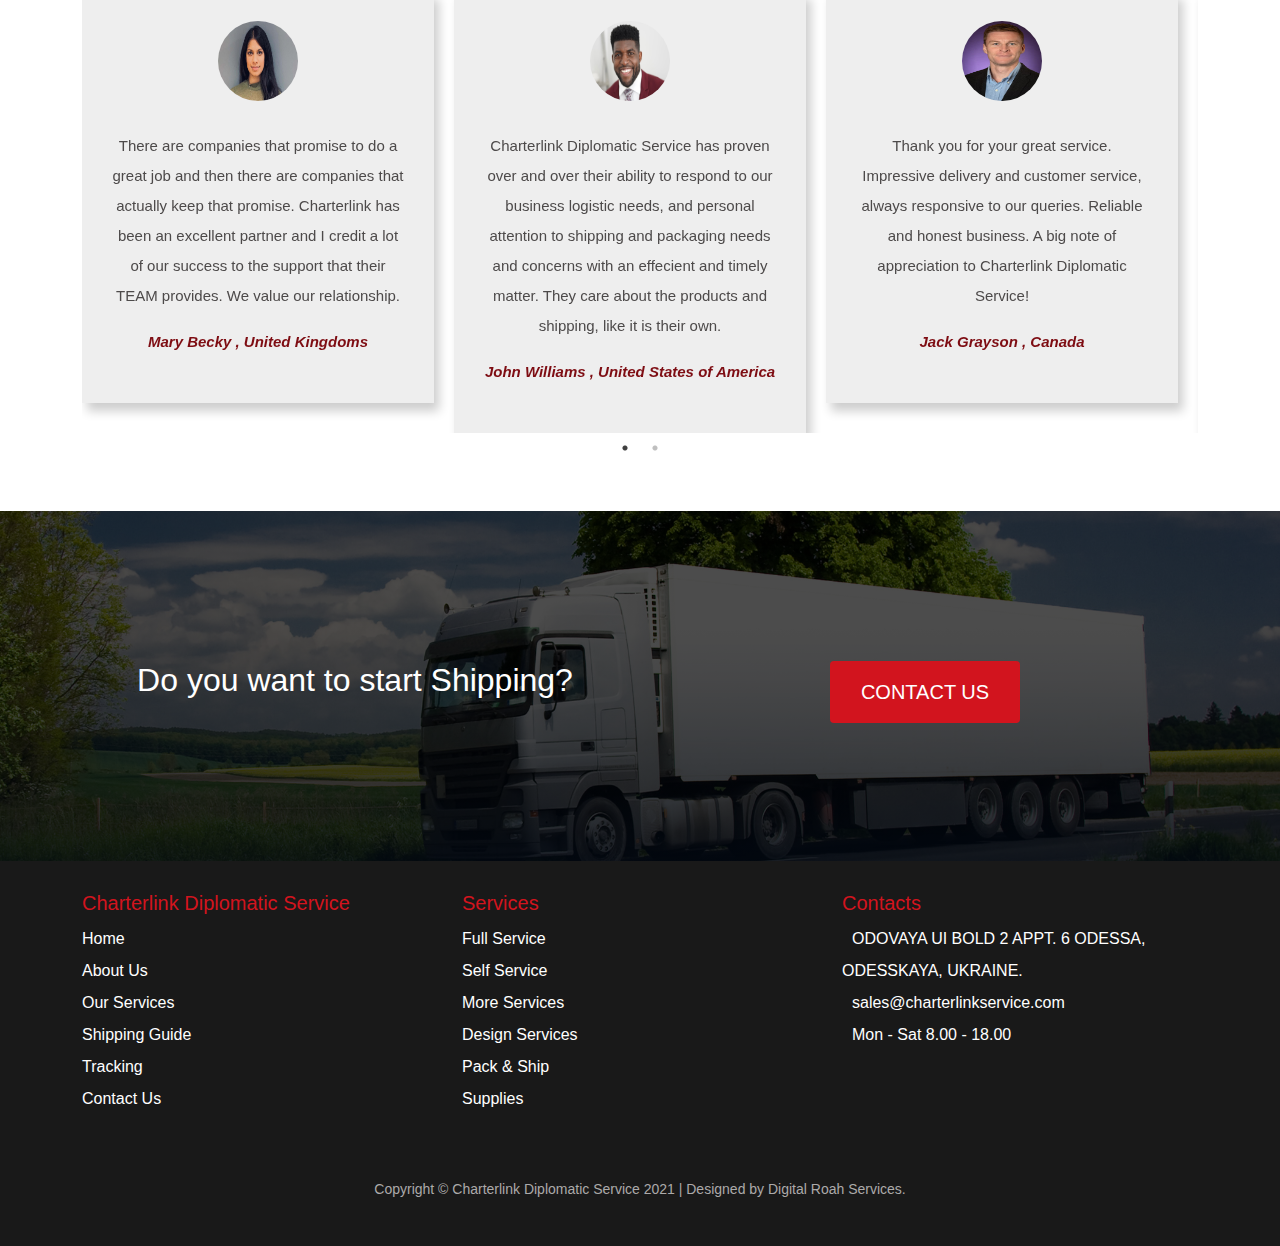
==== commit 75ce4f18: "contact us and about us page added" ====
--- a/index.html
+++ b/index.html
@@ -36,7 +36,7 @@
             </a>
            </div>
            <div class="col-md-4">
-           <a href="#un" class="header-link">
+           <a href="mailto:sales@charterlinkservice.com" class="header-link">
                <span class="header-content"><i class="fas fa-envelope"></i> sales@charterlinkservice.com</span>
            </a>
            <a href="#un" class="header-link">
@@ -55,11 +55,11 @@
           <div class="collapse navbar-collapse" id="navbarNavAltMarkup">
             <div class="navbar-nav offset-md-1">
               <a class="nav-link active" aria-current="page" href="index.html">Home</a>
-              <a class="nav-link" href="#un">About Us </a>
+              <a class="nav-link" href="about.html">About Us </a>
               <a class="nav-link" href="services.html">Our Services</a>
               <a class="nav-link" href="shipping-guide.html">Shipping Guide</a>
-              <a class="nav-link" href="#un">Tracking</a>
-              <a class="nav-link" href="#un">Contact Us</a>
+              <a class="nav-link" href="tracking.html">Tracking</a>
+              <a class="nav-link" href="contact.html">Contact Us</a>
               <!-- <a type="button" class="btn btn-quote" href="#un">Get Quote</a> -->
               <!-- <a class="nav-link disabled" href="#" tabindex="-1" aria-disabled="true">Disabled</a> -->
             </div>
@@ -70,9 +70,9 @@
       <div class="banner">
           <div class="container">
               <div class="charter-home" align="center">
-                  <h1 class="text-white">Ship, Manage, Track, Deliver</h1>
+                  <h1 class="text-white animate__animated animate__bounce">Ship, Manage, Track, Deliver</h1>
                   <br>
-                  <div class="charter-box">
+                  <div class="charter-box animate__animated animate__fadeIn">
                       <div class="col-xs-12">
                       <div class="row charter-row">
                           <div class="col-sm-4 charter-column">
@@ -99,7 +99,7 @@
  
                   <br>
                   <form action="/">
-                      <div class="charter-box" style="background-color: transparent !important;">
+                      <div class="charter-box animate__animated animate__fadeIn" style="background-color: transparent !important;">
                           <div class="row">
                               <div class="form-group col-sm-8">
                                   <input type="text" name="id" class="form-control form-control-lg tracking" id="id" placeholder="Tracking ID" required>
@@ -177,7 +177,7 @@
                      <h2>Welcome to Charterlink Diplomatic Sevices</h2>
                      <p>Charterlink Diplomatic Sevices is one of the best delivery company that has dominated the cargo world globally.Our vast range of flexible and competitive services are delivered through a reliable network built upon high levels of security and integrity.</p>
                      <p>Our transportation networks are secure and well equipped with CCTV cameras. We also have experienced cargo employees that carry out their tasks efficiently.</p>
-                     <a href="#un" class="btn btn-learn">Learn More</a>
+                     <a href="about.html" class="btn btn-learn">Learn More</a>
                      <br><br>
                   </div>
                   <div class="col-md-6">
@@ -308,41 +308,60 @@
            <br><br>
            <div class="row">
                <div class="col-md-4">
+                   <a href="services.html#full" class="text-white" style="text-decoration: none;">
                    <div class="service-box text-center" data-aos="fade-down"  data-aos-easing="linear" data-aos-duration="1800">
-                       <span class="service-icons"><i class="fal fa-servicestack"></i></span>
+                       <span class="service-icons"><i class="fab fa-servicestack"></i></span>
                        <br><br>
                        <p class="text-white service-text">Full Service</p>
                    </div>
+                </a>
                </div>
                <div class="col-md-4">
+                <a href="services.html#self" class="text-white" style="text-decoration: none;">
                 <div class="service-box text-center"  data-aos="flip-down" data-aos-duration="1800">
-                    <span class="service-icons"><i class="fas fa-car-side"></i></span>
+                    <span class="service-icons"><i class="fab fa-servicestack"></i></span>
                     <br><br>
-                    <p class="text-white service-text">Auto Transport</p>
-                </div>
+                    <p class="text-white service-text">Self Service</p>
+                </div>
+                </a>
                </div>
                <div class="col-md-4">
+                <a href="services.html#more" class="text-white" style="text-decoration: none;">
                 <div class="service-box text-center" data-aos="fade-up" data-aos-duration="1800">
-                    <span class="service-icons"><i class="fas fa-trailer"></i></span>
+                    <span class="service-icons"><i class="fas fa-angle-double-right"></i></span>
                     <br><br>
-                    <p class="text-white service-text">RV / Travel Trailer</p>
-                </div>
+                    <p class="text-white service-text">More Services</p>
+                </div>
+                </a>
                </div>
            </div>
            <div class="row second-work">
-               <div class="col-md-4 offset-md-2">
+               <div class="col-md-4">
+                <a href="services.html#design" class="text-white" style="text-decoration: none;">
                 <div class="service-box text-center" data-aos="fade-right" data-aos-duration="2000">
-                    <span class="service-icons"><i class="fas fa-truck-moving"></i></span>
+                    <span class="service-icons"><i class="fas fa-pen-fancy"></i></span>
                     <br><br>
-                    <p class="text-white service-text">Cargo Trailer</p>
-                </div>
+                    <p class="text-white service-text">Design Services</p>
+                </div>
+                </a>
                </div>
                <div class="col-md-4">
+                <a href="services.html#packing" class="text-white" style="text-decoration: none;">
                 <div class="service-box text-center" data-aos="zoom-in-left" data-aos-duration="2000">
-                    <span class="service-icons"><i class="fas fa-truck"></i></span>
+                    <span class="service-icons"><i class="fas fa-ship"></i></span>
                     <br><br>
-                    <p class="text-white service-text">Tiny Homes</p>
-                </div>
+                    <p class="text-white service-text">Pack & Ship</p>
+                </div>
+                </a>
+               </div>
+               <div class="col-md-4">
+                <a href="services.html#supplies" class="text-white" style="text-decoration: none;">
+                <div class="service-box text-center" data-aos="zoom-in-left" data-aos-duration="2000">
+                    <span class="service-icons"><i class="fas fa-shipping-fast"></i></span>
+                    <br><br>
+                    <p class="text-white service-text">Supplies</p>
+                </div>
+                </a>
                </div>
            </div>
         </div>   
@@ -503,7 +522,7 @@
                    <h2 class="text-white">Do you want to start Shipping?</h2>
                </div>
                <div class="col-md-6 text-center">
-                   <a type="button" href="#un" class="text-white btn btn-truck-quote">CONTACT US</a>
+                   <a type="button" href="contact.html" class="text-white btn btn-truck-quote">CONTACT US</a>
                </div>
            </div>
        </div>
@@ -516,23 +535,25 @@
                     <div class="foot">
                    <h5 class="foot-head">Charterlink Diplomatic Service</h5>
                    <ul class="foot-link">
-                       <li><a href="#un" class="text-white">Home</a></li>
-                       <li><a href="#un" class="text-white">About Us</a></li>
-                       <li><a href="#un" class="text-white">Shipping Guide</a></li>
-                       <li><a href="#un" class="text-white">Tracking</a></li>
-                       <li><a href="#un" class="text-white">Contact Us</a></li>
-                   </ul>
+                         <li><a href="index.html" class="text-white">Home</a></li>
+                         <li><a href="about.html" class="text-white">About Us</a></li>
+                         <li><a href="services.html" class="text-white">Our Services</a></li>
+                         <li><a href="shipping-guide.html" class="text-white">Shipping Guide</a></li>
+                         <li><a href="tracking.html" class="text-white">Tracking</a></li>
+                         <li><a href="contact.html" class="text-white">Contact Us</a></li>
+                     </ul>
                 </div>
                 </div>
                 <div class="col-md-4">
                     <div class="foot">
                         <h5 class="foot-head">Services</h5>
                         <ul class="foot-link">
-                            <li><a href="#un" class="text-white">Boat Transport</a></li>
-                            <li><a href="#un" class="text-white">Auto Transport</a></li>
-                            <li><a href="#un" class="text-white">RV / Travel Trailer</a></li>
-                            <li><a href="#un" class="text-white">Cargo Trailer</a></li>
-                            <li><a href="#un" class="text-white">Tiny Homes</a></li>
+                            <li><a href="services.html#full" class="text-white">Full Service</a></li>
+                            <li><a href="services.html#self" class="text-white">Self Service</a></li>
+                            <li><a href="services.html#more" class="text-white">More Services</a></li>
+                            <li><a href="services.html#design" class="text-white">Design Services</a></li>
+                            <li><a href="services.html#packing" class="text-white">Pack & Ship</a></li>
+                            <li><a href="services.html#supplies" class="text-white">Supplies</a></li>
                         </ul>
                      </div>
                 </div>
@@ -541,9 +562,9 @@
                         <h5 class="foot-head">Contacts</h5>
                         <ul class="foot-link">
                             <li><a href="#un" class="text-white"><i class="fas fa-home"></i>  ODOVAYA UI BOLD 2 APPT. 6 ODESSA, ODESSKAYA, UKRAINE.</a></li>
-                            <li><a href="#un" class="text-white"><i class="fas fa-envelope"></i>  sales@charterlinkservice.com</a></li>
-                            <li><a href="#un" class="text-white"><i class="fas fa-phone"></i>   + 380-66-5256-512</a></li>
-                            <li><a href="#un" class="text-white"><i class="fas fa-clock"></i> Mon - Sat 8.00 - 18.00</a></li>
+                            <li><a href="mailto:sales@charterlinkservice.com" class="text-white"><i class="fas fa-envelope"></i>  sales@charterlinkservice.com</a></li>
+                            <li><a href="tel:+380-66-5256-512" class="text-white d-sm-block d-md-none"><i class="fas fa-phone"></i>   + 380-66-5256-512</a></li>
+                            <li><a href="#un" class="text-white"><i class="far fa-clock"></i> Mon - Sat 8.00 - 18.00</a></li>
                         </ul>
                           <br>
                         <div class="foot-social">
--- a/css/styles.css
+++ b/css/styles.css
@@ -525,7 +525,7 @@
     background-size: cover;
     background-position: center;
     min-height: 400px;
-    padding-top: 150px;
+    padding-top: 100px;
 }
 
 .drop-banner-text {
@@ -536,6 +536,11 @@
     color: rgb(210, 20, 30);
     text-decoration: none;
 }
+
+.drop-banner-link:hover {
+    color: rgb(210, 20, 30);
+}
+
 .fxg-jump-links {
     width: 100%;
     height: 55px;
@@ -727,6 +732,97 @@
     color: rgb(210, 20, 30);
 }
 
+.about-banner {
+    background: linear-gradient(rgba(0, 0, 0, 0.5), rgba(0, 0, 0, 0.5)), url(../img/fedex-2.jpg);
+    background-repeat: no-repeat;
+    background-size: cover;
+    background-position: center;
+    min-height: 400px;
+    padding-top: 100px;
+}
+
+.mission {
+    font-size: 18px;
+}
+
+.about-service {
+    text-decoration: none;
+}
+
+.about-service p {
+    font-size: 19px;
+    border-bottom: 1px solid rgb(161, 161, 161);
+    padding-left: 5px;
+    padding-bottom: 10px;
+}
+
+.about-service p i {
+    color: rgb(210, 20, 30);
+    margin-right: 10px;
+}
+
+.contact-area h2 {
+    border-bottom:2px solid rgb(210, 20, 30);
+    padding-bottom: 15px;
+    width: 250px;
+}
+
+.contact-area p {
+    color: rgb(80, 79, 79);
+    font-size: 17px;
+    line-height: 2em;
+}
+
+.contact-form {
+    height: 50px;
+    border-radius: 0px;
+}
+
+.contact-form.message {
+    height: 200px;
+}
+
+.btn-submit {
+    background-color: rgb(210, 20, 30);
+    border: 2px solid rgb(210, 20, 30);
+    border-radius: 0px;
+    padding: 15px;
+    font-size: 18px;
+    width: 150px;
+}
+
+.btn-submit:hover {
+    color: rgb(210, 20, 30) !important;
+    background-color: white;
+}
+
+.contact-info {
+    border: 1px solid rgb(175, 175, 175);
+    padding-top: 20px;
+    padding-bottom: 20px;
+}
+
+.contact-icons {
+    color: rgb(210, 20, 30);
+    font-size: 40px;
+}
+
+.contact-info-text {
+    color: rgb(80, 79, 79);
+    font-size: 15px;
+    font-family: Verdana, Geneva, Tahoma, sans-serif;
+    line-height: 1.8em;
+}
+
+.contact-info-text.text-2 {
+    padding-top: 15px;
+}
+
+.embed-responsive {
+    width: 100%;
+    height: 450px;
+}
+
 .img-responsive {
     width: 100%;
 }
--- a/css/responsive.css
+++ b/css/responsive.css
@@ -1,4 +1,4 @@
-@media (max-width:780px) {
+@media (max-width:800px) {
     header {
         display: none;
     }
@@ -53,6 +53,14 @@
     
     .pill-offset {
         margin-left: 20px !important;
+    }
+
+    .contact-info {
+        margin-top: 30px;
+    }
+
+    .embed-responsive {
+        height: 400px;
     }
 }
 
@@ -113,6 +121,14 @@
         margin-left: 70px !important;
     }
 
+    .contact-info-text {
+        text-align: center;
+    }
+
+    .embed-responsive {
+        height: 300px;
+    }
+
 }
 
 @media screen and (max-width: 992px) {
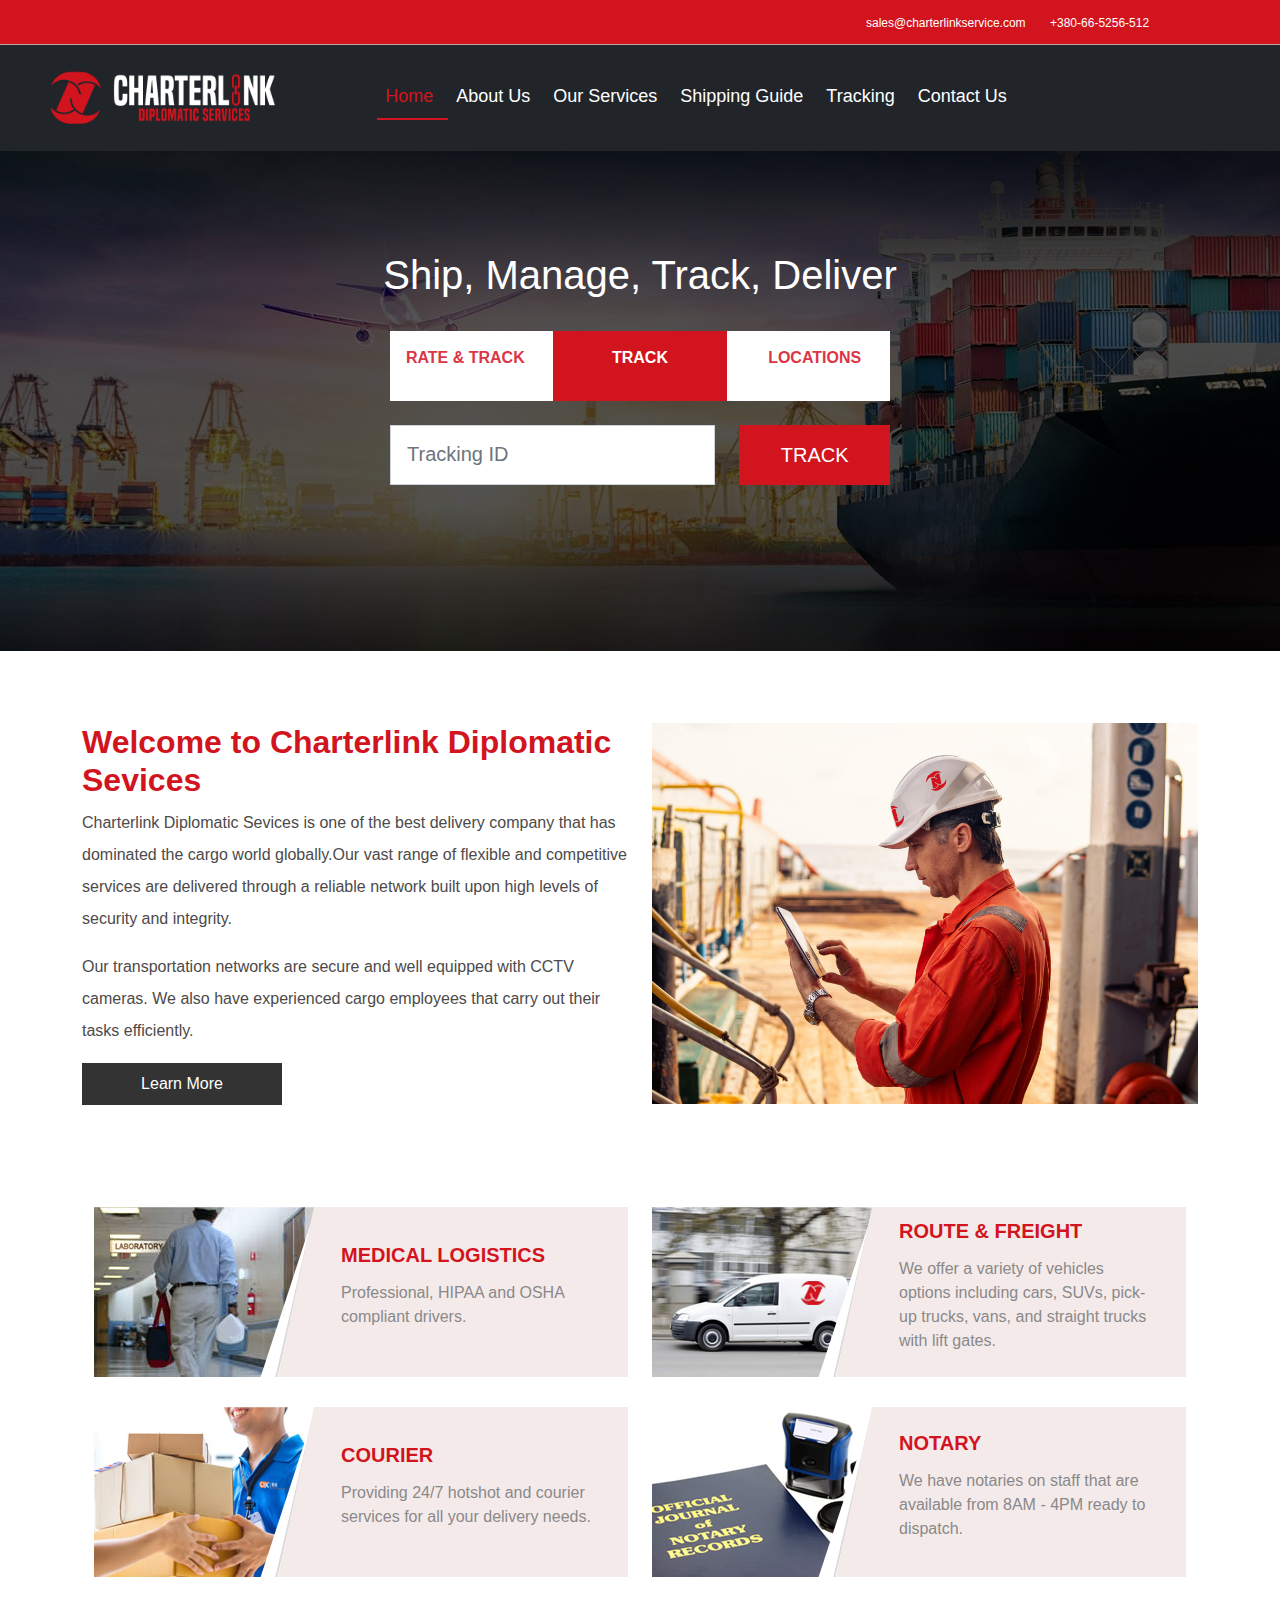
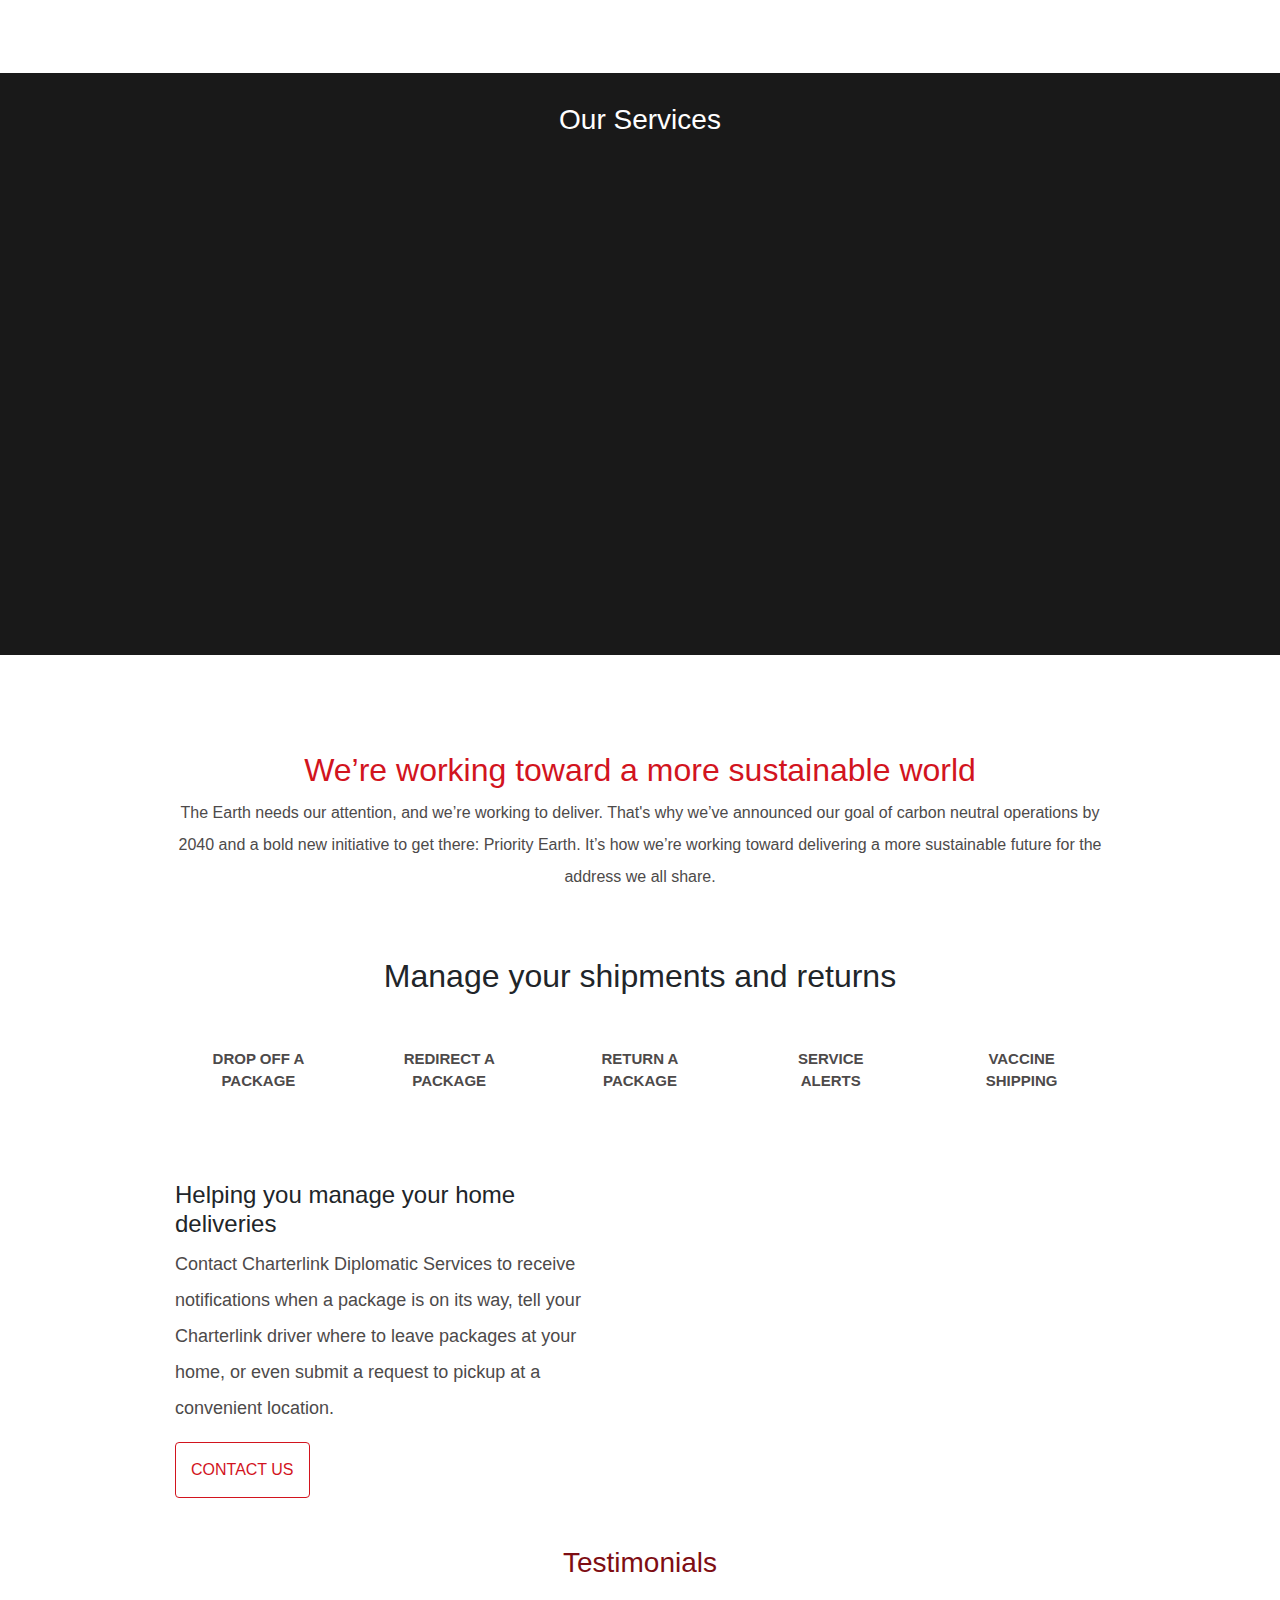
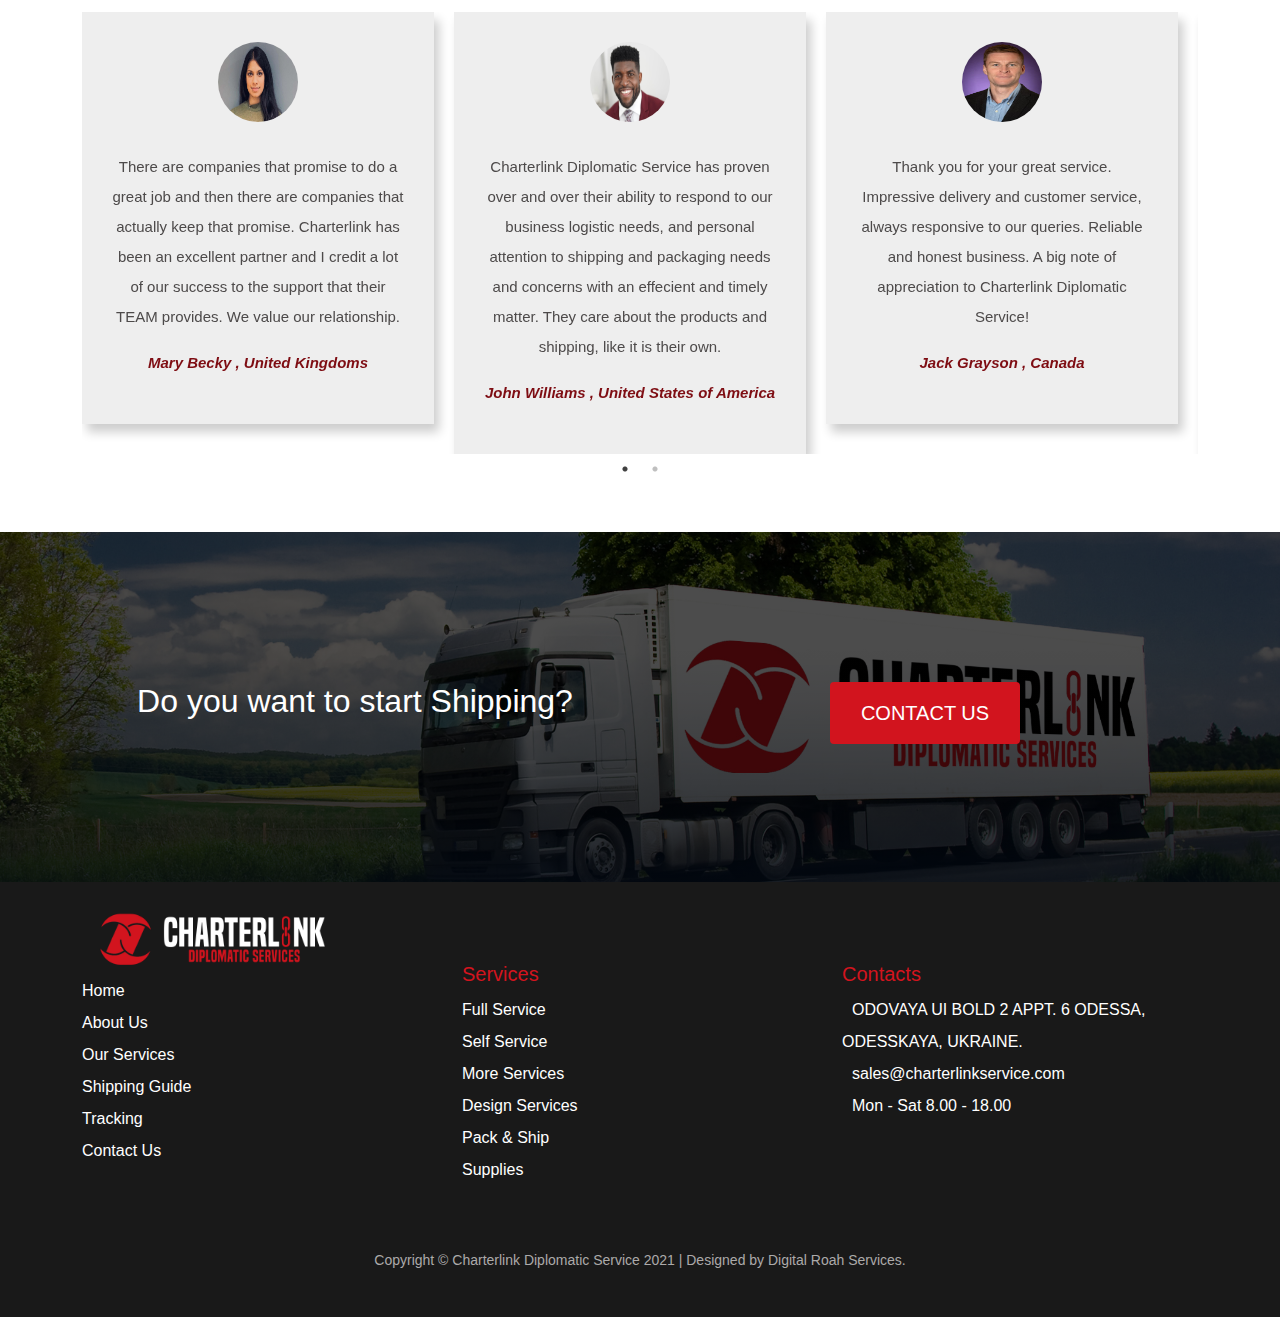
==== commit 97e8877a: "added all images" ====
--- a/index.html
+++ b/index.html
@@ -48,7 +48,7 @@
     
     <nav class="navbar navbar-expand-lg navbar-dark bg-dark sticky-top">
         <div class="container-fluid">
-          <a class="navbar-brand" href="index.html">Charterlink</a>
+          <a class="navbar-brand" href="index.html"><img src="img/charter.png" alt="charterlink-logo" class="img img-logo"></a>
           <button class="navbar-toggler" type="button" data-bs-toggle="collapse" data-bs-target="#navbarNavAltMarkup" aria-controls="navbarNavAltMarkup" aria-expanded="false" aria-label="Toggle navigation">
             <span class="navbar-toggler-icon"></span>
           </button>
@@ -76,19 +76,19 @@
                       <div class="col-xs-12">
                       <div class="row charter-row">
                           <div class="col-sm-4 charter-column">
-                             <a href="#un">
+                             <a href="tracking.html">
                                  <span><i class="fas fa-ship"></i></span>
                                  <p class="text-danger"><b>RATE & TRACK</b></p>
                              </a>
                           </div>
                           <div class="col-sm-4 charter-column charter-column-track">
-                            <a href="#un">
+                            <a href="tracking.html">
                                 <span><i class="fas fa-search-location"></i></span>
                                 <p class="text-white"><b>TRACK</b></p>
                             </a>
                           </div>
                           <div class="col-sm-4 charter-column">
-                            <a href="#un">
+                            <a href="contact.html">
                                 <span><i class="fas fa-map-marker-alt"></i></span>
                                 <p class="text-danger"><b>LOCATIONS</b></p>
                             </a>
@@ -413,7 +413,7 @@
                       <div class="col-md-11">
                       <h4>Helping you manage your home deliveries</h4>
                       <p style="font-size: 18px;">Contact Charterlink Diplomatic Services to receive notifications when a package is on its way, tell your Charterlink driver where to leave packages at your home, or even submit a request to pickup at a convenient location.</p>
-                      <a href="#un" class="btn btn-contact">CONTACT US</a>
+                      <a href="contact.html" class="btn btn-contact">CONTACT US</a>
                     </div>
                   </div>
                   <div class="col-md-6">
@@ -533,7 +533,7 @@
             <div class="row">
                 <div class="col-md-4">
                     <div class="foot">
-                   <h5 class="foot-head">Charterlink Diplomatic Service</h5>
+                   <h5 class="foot-head"><a href="index.html"><img src="img/charter.png" alt="charterlink-logo" class="img img-logo"></a></h5>
                    <ul class="foot-link">
                          <li><a href="index.html" class="text-white">Home</a></li>
                          <li><a href="about.html" class="text-white">About Us</a></li>
@@ -545,7 +545,7 @@
                 </div>
                 </div>
                 <div class="col-md-4">
-                    <div class="foot">
+                    <div class="foot foot-2">
                         <h5 class="foot-head">Services</h5>
                         <ul class="foot-link">
                             <li><a href="services.html#full" class="text-white">Full Service</a></li>
@@ -558,7 +558,7 @@
                      </div>
                 </div>
                 <div class="col-md-4">
-                    <div class="foot">
+                    <div class="foot foot-2">
                         <h5 class="foot-head">Contacts</h5>
                         <ul class="foot-link">
                             <li><a href="#un" class="text-white"><i class="fas fa-home"></i>  ODOVAYA UI BOLD 2 APPT. 6 ODESSA, ODESSKAYA, UKRAINE.</a></li>
--- a/css/styles.css
+++ b/css/styles.css
@@ -44,6 +44,10 @@
 .nav-link.active {
     color: rgb(210, 20, 30) !important;
     border-bottom: 2px solid rgb(210, 20, 30);
+}
+
+.img-logo {
+    width: 250px;
 }
 
 .btn-quote {
@@ -475,6 +479,10 @@
     background-color: rgba(0, 0, 0, 0.9);
 }
 
+.foot-2 {
+    margin-top: 50px;
+}
+
 .foot .foot-head {
     color: rgb(210, 20, 30);
 }
@@ -696,7 +704,7 @@
 }
 
 .ship-guide-banner {
-    background: linear-gradient(rgba(0, 0, 0, 0.4), rgba(0, 0, 0, 0.4)), url(../img/fedex-track.jpg);
+    background: linear-gradient(rgba(0, 0, 0, 0.4), rgba(0, 0, 0, 0.4)), url(../img/fedex-1.jpg);
     background-repeat: no-repeat;
     background-size: cover;
     background-position: center;
@@ -818,9 +826,100 @@
     padding-top: 15px;
 }
 
+.track-banner {
+    background: linear-gradient(rgba(0, 0, 0, 0.4), rgba(0, 0, 0, 0.4)), url(../img/fedex-track.jpg);
+    background-repeat: no-repeat;
+    background-size: cover;
+    background-position: center;
+    min-height: 400px;
+    padding-top: 100px;
+}
+
+.track-p {
+    font-size: 18px;
+}
+
+.shipping-conditions h3 {
+    color: rgb(210, 20, 30);
+}
+
+.shipping-conditions ul {
+    list-style-type: none;
+}
+
+.shipping-conditions ul li{
+    line-height: 2em;
+    font-size: 17px;
+}
+
+.no-refund {
+    font-size: 20px;
+}
+
+.booking {
+    color: white;
+    background-color: rgb(210, 20, 30);
+    font-size: 15px;
+    padding: 5px;
+    border-radius: 3px;
+}
+
+.bar-text {
+    font-size: 13px;
+}
+
+.embed-track {
+    height: 350px !important;
+}
+
 .embed-responsive {
     width: 100%;
     height: 450px;
+}
+
+.print-header {
+    color: rgb(210, 20, 30);
+}
+
+.img-track {
+    width: 80px;
+    height: 75px;
+    padding: 10px;
+    border-radius: 50%;
+    border: 2px solid rgb(114, 113, 113);
+}
+
+.check-shipping {
+    color: rgb(210, 20, 30);
+    font-size: 30px;
+    margin-left: -25px;
+}
+
+.check-shipping-2 {
+    color: grey;
+    font-size: 30px;
+    margin-left: -25px;
+}
+
+.table-header th {
+    color: white;
+    background-color: rgb(210, 20, 30);
+}
+
+.track-text {
+    padding: 15px 0px 15px 0px;
+    font-size: 18px;
+    font-weight: 600;
+    color: rgb(210, 20, 30);
+    border-bottom: 2px solid rgb(210, 20, 30);
+}
+
+.track-text-2 {
+    padding: 15px 0px 15px 0px;
+    font-size: 18px;
+    font-weight: 600;
+    color: grey;
+    border-bottom: 2px solid grey;
 }
 
 .img-responsive {
--- a/css/responsive.css
+++ b/css/responsive.css
@@ -13,6 +13,10 @@
 
     .nav-link.active {
         border-bottom: 0px;
+    }
+
+    .foot-2 {
+        margin-top: 0px;
     }
 
     .work-details {
@@ -59,12 +63,24 @@
         margin-top: 30px;
     }
 
+    .shipping-conditions {
+        margin-top: 30px;
+    }
+
+    .embed-track {
+        height: 280px !important;
+    }
+
     .embed-responsive {
         height: 400px;
     }
 }
 
 @media (max-width:480px) {
+
+    .img-logo {
+        width: 200px;
+    }
 
     .banner {
         min-height: 750px;
@@ -129,6 +145,19 @@
         height: 300px;
     }
 
+    .track-area {
+        margin-left: 30px;
+    }
+
+    .embed-track {
+        height: 200px !important;
+    }
+
+    .img-track {
+        width: 60px;
+        height: 55px;
+    }
+
 }
 
 @media screen and (max-width: 992px) {
